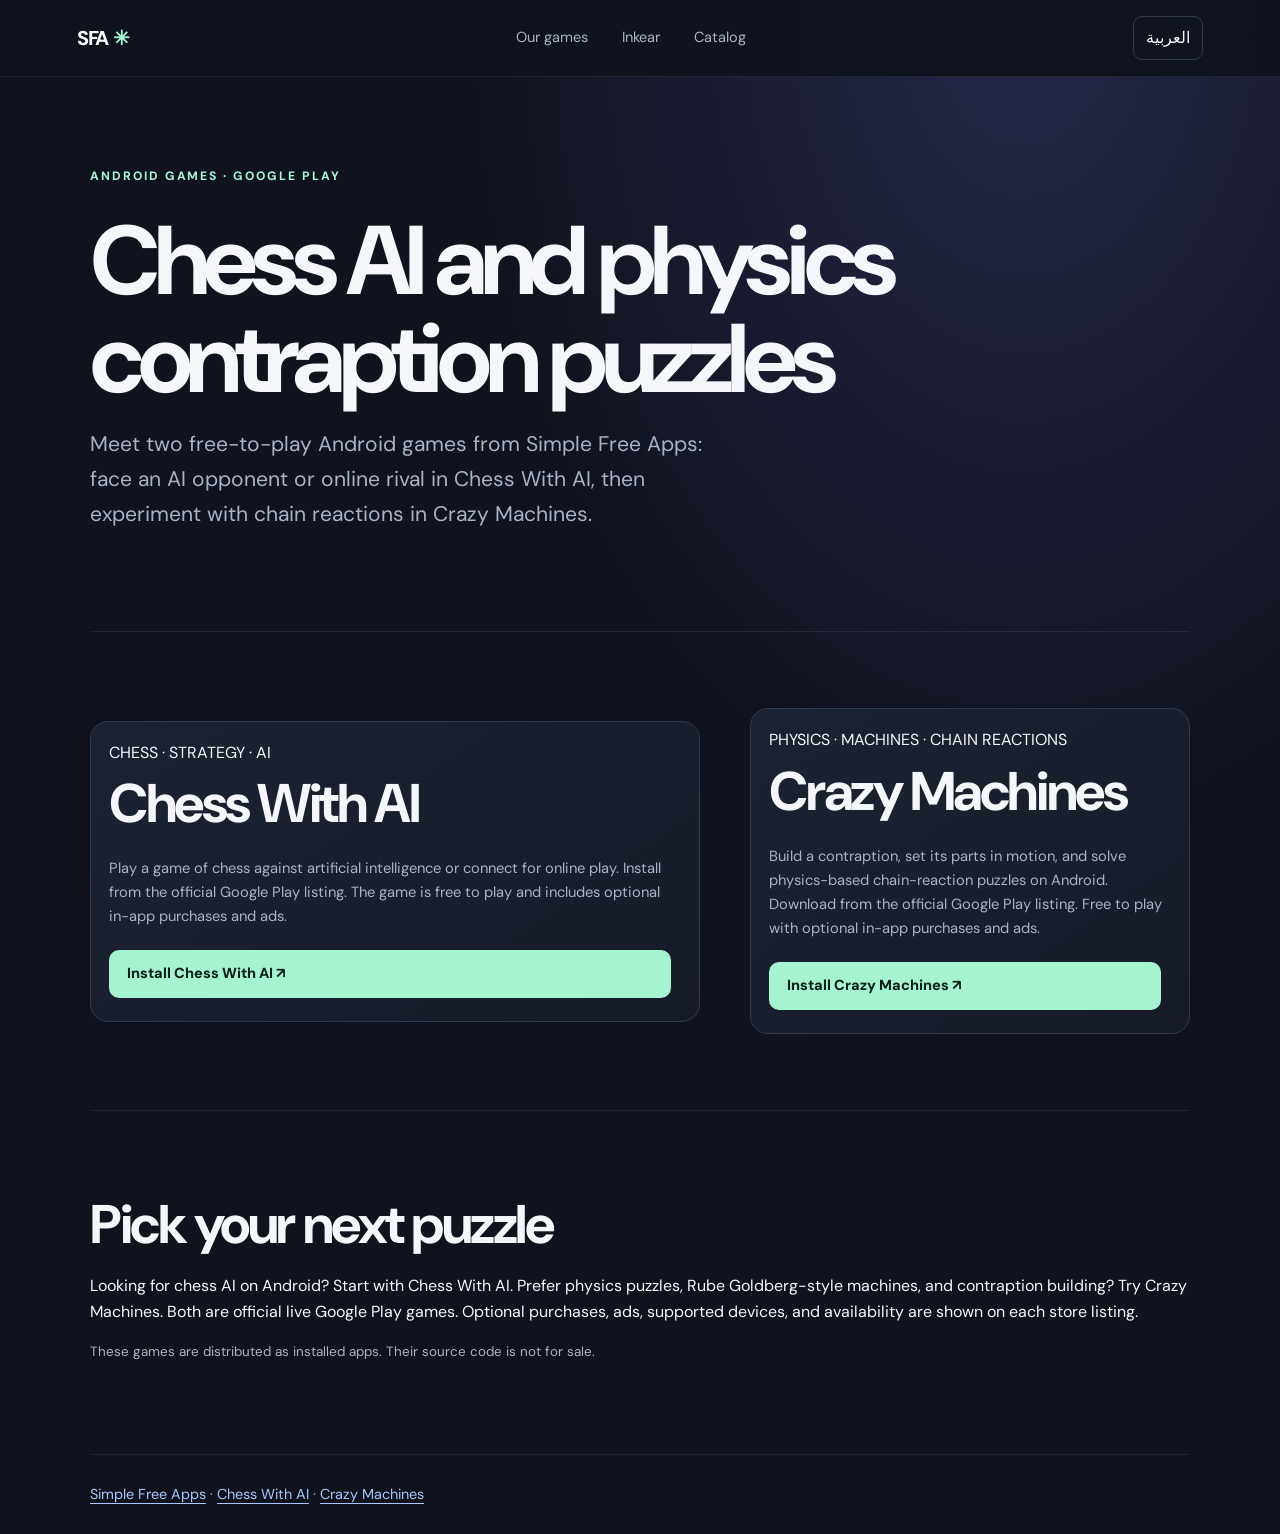
==== android-games/index.html @ 1e26caba "Deploy Simple Free Apps portal: Inkear, flagship Play games, 10 Codester & 4 Payhip catalog, and Pla" ====
<!doctype html><html lang="en" dir="ltr"><head><meta charset="utf-8"><meta name="viewport" content="width=device-width,initial-scale=1"><title>Android Chess AI & Physics Contraption Puzzle Games | Simple Free Apps</title><meta name="description" content="Play Chess With AI on Android or build chain-reaction contraptions in Crazy Machines, a physics puzzle game. Both are free to play on Google Play with optional in-app purchases."><meta name="robots" content="index,follow"><link rel="canonical" href="https://simple-free-apps.github.io/android-games/"><link rel="stylesheet" href="../styles.css"><script src="../app.js" defer></script></head><body><header class="top"><a class="brand" href="../">SFA<span>✳</span></a><nav><a href="../#games">Our games</a><a href="../#inkear">Inkear</a><a href="../#catalog">Catalog</a></nav><button id="language" class="lang" aria-label="Switch language">العربية</button></header><main><section class="hero"><p class="kicker" data-en="ANDROID GAMES · GOOGLE PLAY" data-ar="ألعاب أندرويد · GOOGLE PLAY">ANDROID GAMES · GOOGLE PLAY</p><h1 data-en="Chess AI and physics contraption puzzles" data-ar="شطرنج بالذكاء الاصطناعي وألغاز آلات الفيزياء">Chess AI and physics contraption puzzles</h1><p class="lead" data-en="Meet two free-to-play Android games from Simple Free Apps: face an AI opponent or online rival in Chess With AI, then experiment with chain reactions in Crazy Machines." data-ar="تعرّف إلى لعبتين مجانيتين من Simple Free Apps: واجه خصم ذكاء اصطناعي أو لاعباً عبر الإنترنت في Chess With AI، ثم جرّب التفاعلات المتسلسلة في Crazy Machines.">Meet two free-to-play Android games from Simple Free Apps: face an AI opponent or online rival in Chess With AI, then experiment with chain reactions in Crazy Machines.</p></section><section class="feature"><article class="card"><span class="tag">CHESS · STRATEGY · AI</span><h2>Chess With AI</h2><p data-en="Play a game of chess against artificial intelligence or connect for online play. Install from the official Google Play listing. The game is free to play and includes optional in-app purchases and ads." data-ar="العب الشطرنج ضد الذكاء الاصطناعي أو اتصل للعب عبر الإنترنت. نزّل اللعبة من صفحة Google Play الرسمية. اللعبة مجانية وتتضمن مشتريات اختيارية وإعلانات.">Play a game of chess against artificial intelligence or connect for online play. Install from the official Google Play listing. The game is free to play and includes optional in-app purchases and ads.</p><a class="button" href="https://play.google.com/store/apps/details?id=com.gr8.games.chess.chesswithai&amp;utm_source=simple-free-apps.github.io&amp;utm_medium=landing&amp;utm_campaign=chesswithai">Install Chess With AI ↗</a></article><article class="card"><span class="tag">PHYSICS · MACHINES · CHAIN REACTIONS</span><h2>Crazy Machines</h2><p data-en="Build a contraption, set its parts in motion, and solve physics-based chain-reaction puzzles on Android. Download from the official Google Play listing. Free to play with optional in-app purchases and ads." data-ar="ابنِ آلة، وشغّل أجزاءها، وحل ألغاز التفاعلات الفيزيائية المتسلسلة على أندرويد. نزّل اللعبة من صفحة Google Play الرسمية. مجانية مع مشتريات اختيارية وإعلانات.">Build a contraption, set its parts in motion, and solve physics-based chain-reaction puzzles on Android. Download from the official Google Play listing. Free to play with optional in-app purchases and ads.</p><a class="button" href="https://play.google.com/store/apps/details?id=com.gr8.games.crazymachines&amp;utm_source=simple-free-apps.github.io&amp;utm_medium=landing&amp;utm_campaign=crazymachines">Install Crazy Machines ↗</a></article></section><section><h2 data-en="Pick your next puzzle" data-ar="اختر لغزك التالي">Pick your next puzzle</h2><p data-en="Looking for chess AI on Android? Start with Chess With AI. Prefer physics puzzles, Rube Goldberg-style machines, and contraption building? Try Crazy Machines. Both are official live Google Play games. Optional purchases, ads, supported devices, and availability are shown on each store listing." data-ar="تبحث عن شطرنج بالذكاء الاصطناعي على أندرويد؟ ابدأ بـ Chess With AI. تفضل ألغاز الفيزياء والآلات المتسلسلة وبناء التركيبات؟ جرّب Crazy Machines. كلتاهما لعبتان منشورتان رسمياً على Google Play. تعرض صفحة المتجر المشتريات الاختيارية والإعلانات والأجهزة المدعومة والتوفر.">Looking for chess AI on Android? Start with Chess With AI. Prefer physics puzzles, Rube Goldberg-style machines, and contraption building? Try Crazy Machines. Both are official live Google Play games. Optional purchases, ads, supported devices, and availability are shown on each store listing.</p><p class="note" data-en="These games are distributed as installed apps. Their source code is not for sale." data-ar="تُوزّع اللعبتان كتطبيقين مثبتين. شيفرتهما المصدرية غير معروضة للبيع.">These games are distributed as installed apps. Their source code is not for sale.</p></section></main><footer><a href="../">Simple Free Apps</a> · <a href="https://play.google.com/store/apps/details?id=com.gr8.games.chess.chesswithai">Chess With AI</a> · <a href="https://play.google.com/store/apps/details?id=com.gr8.games.crazymachines">Crazy Machines</a></footer></body></html>
---- styles.css ----
@import url('https://fonts.googleapis.com/css2?family=DM+Sans:wght@400;500;600;700;800&family=Noto+Sans+Arabic:wght@400;500;600;700;800&display=swap');
:root{color-scheme:dark;--bg:#10131d;--panel:#191e2b;--line:#30394b;--ink:#f5f6fa;--muted:#aab3c5;--mint:#a6f3d1;--blue:#a9c7ff}*{box-sizing:border-box}html{scroll-behavior:smooth}body{margin:0;background:radial-gradient(ellipse at 80% 0,#25284a 0,transparent 38%),var(--bg);color:var(--ink);font:16px/1.65 'DM Sans',sans-serif}a{color:var(--blue);text-underline-offset:4px}a:hover{color:var(--mint)}.top{height:auto;min-height:76px;padding:16px clamp(20px,6vw,90px);display:flex;align-items:center;justify-content:space-between;gap:24px;border-bottom:1px solid #ffffff12;position:sticky;top:0;background:#10131de8;backdrop-filter:blur(14px);z-index:5}.brand{font-size:1.25rem;font-weight:800;letter-spacing:-.06em;color:var(--ink);text-decoration:none}.brand span{color:var(--mint);margin-left:5px}.top nav{display:flex;gap:clamp(12px,3vw,34px);flex-wrap:wrap}.top nav a{font-size:.91rem;text-decoration:none;color:var(--muted)}button{font:inherit}.lang{background:transparent;color:var(--ink);border:1px solid var(--line);border-radius:9px;padding:8px 12px;cursor:pointer}main{width:min(1100px,calc(100% - 40px));margin:auto}section{padding:76px 0;border-bottom:1px solid #ffffff12}.hero{min-height:510px;display:flex;flex-direction:column;justify-content:center;position:relative;overflow:hidden}.glow{position:absolute;width:390px;height:390px;right:5%;top:22%;background:#71e4bd18;filter:blur(60px);border-radius:50%;pointer-events:none}.kicker{font-size:.76rem;letter-spacing:.16em;font-weight:800;color:var(--mint)}h1{font-size:clamp(3rem,8vw,6.1rem);line-height:1.01;letter-spacing:-.065em;max-width:850px;margin:14px 0 18px}h2{font-size:clamp(2rem,5vw,3.4rem);line-height:1.1;letter-spacing:-.045em;margin:8px 0 18px}.lead{font-size:clamp(1.1rem,2vw,1.32rem);max-width:650px;color:var(--muted);margin:0 0 24px}.button{display:inline-block;background:var(--mint);color:#0c211a;text-decoration:none;font-weight:800;padding:12px 18px;border-radius:10px;margin:5px 10px 5px 0}.button:hover{color:#0c211a;background:#c6ffe8}.feature{display:grid;grid-template-columns:1fr minmax(280px,.72fr);align-items:center;gap:50px}.feature>div>p:not(.kicker),#about p,.service>p:not(.kicker){color:var(--muted);max-width:700px}.calculator,.card,.service{background:linear-gradient(145deg,#1b2231,#161b27);border:1px solid var(--line);border-radius:18px;padding:24px}.calculator h3{margin:0 0 14px}.calculator label{display:block;color:var(--muted);font-size:.88rem;margin:14px 0}.calculator input{display:block;width:100%;margin-top:6px;padding:11px;border-radius:8px;border:1px solid var(--line);background:#10131d;color:var(--ink);font:inherit}.calculator output{display:block;color:var(--mint);font-weight:800;font-size:1.15rem;padding:8px 0}.calculator small,.note{display:block;color:var(--muted);font-size:.84rem}.trust{padding:20px 24px!important;background:#a6f3d10b;border:1px solid #a6f3d127;border-radius:12px;margin-top:42px}.trust p{color:var(--muted);margin:0}.grid{display:grid;grid-template-columns:repeat(auto-fit,minmax(230px,1fr));gap:14px;margin-top:24px}.card{padding:18px;display:flex;flex-direction:column;min-height:190px}.card h3{margin:0 0 5px;font-size:1.07rem}.card p{color:var(--muted);font-size:.92rem;margin:4px 0 16px;flex:1}.card a{font-size:.91rem}.service{margin:54px 0;padding:32px}.service .textlink{margin-inline-start:14px}.note{line-height:1.7}footer{padding:28px max(20px,calc((100% - 1100px)/2));color:var(--muted);font-size:.9rem}body[dir=rtl]{font-family:'Noto Sans Arabic','DM Sans',sans-serif}body[dir=rtl] .brand span{margin-inline-start:5px;margin-left:0}@media(max-width:700px){.top{position:static;flex-wrap:wrap}.top nav{order:3;width:100%}.feature{grid-template-columns:1fr;gap:22px}.hero{min-height:420px}section{padding:56px 0}.service{padding:22px}.service .textlink{display:block;margin:14px 0}}
.games{padding-top:58px}.games>.grid{margin:24px 0}.games>.note{margin-top:20px}.games>p:not(.kicker){color:var(--muted)}
.product-icon{width:64px;height:64px;object-fit:cover;border-radius:12px;margin-bottom:10px;border:1px solid var(--line)}
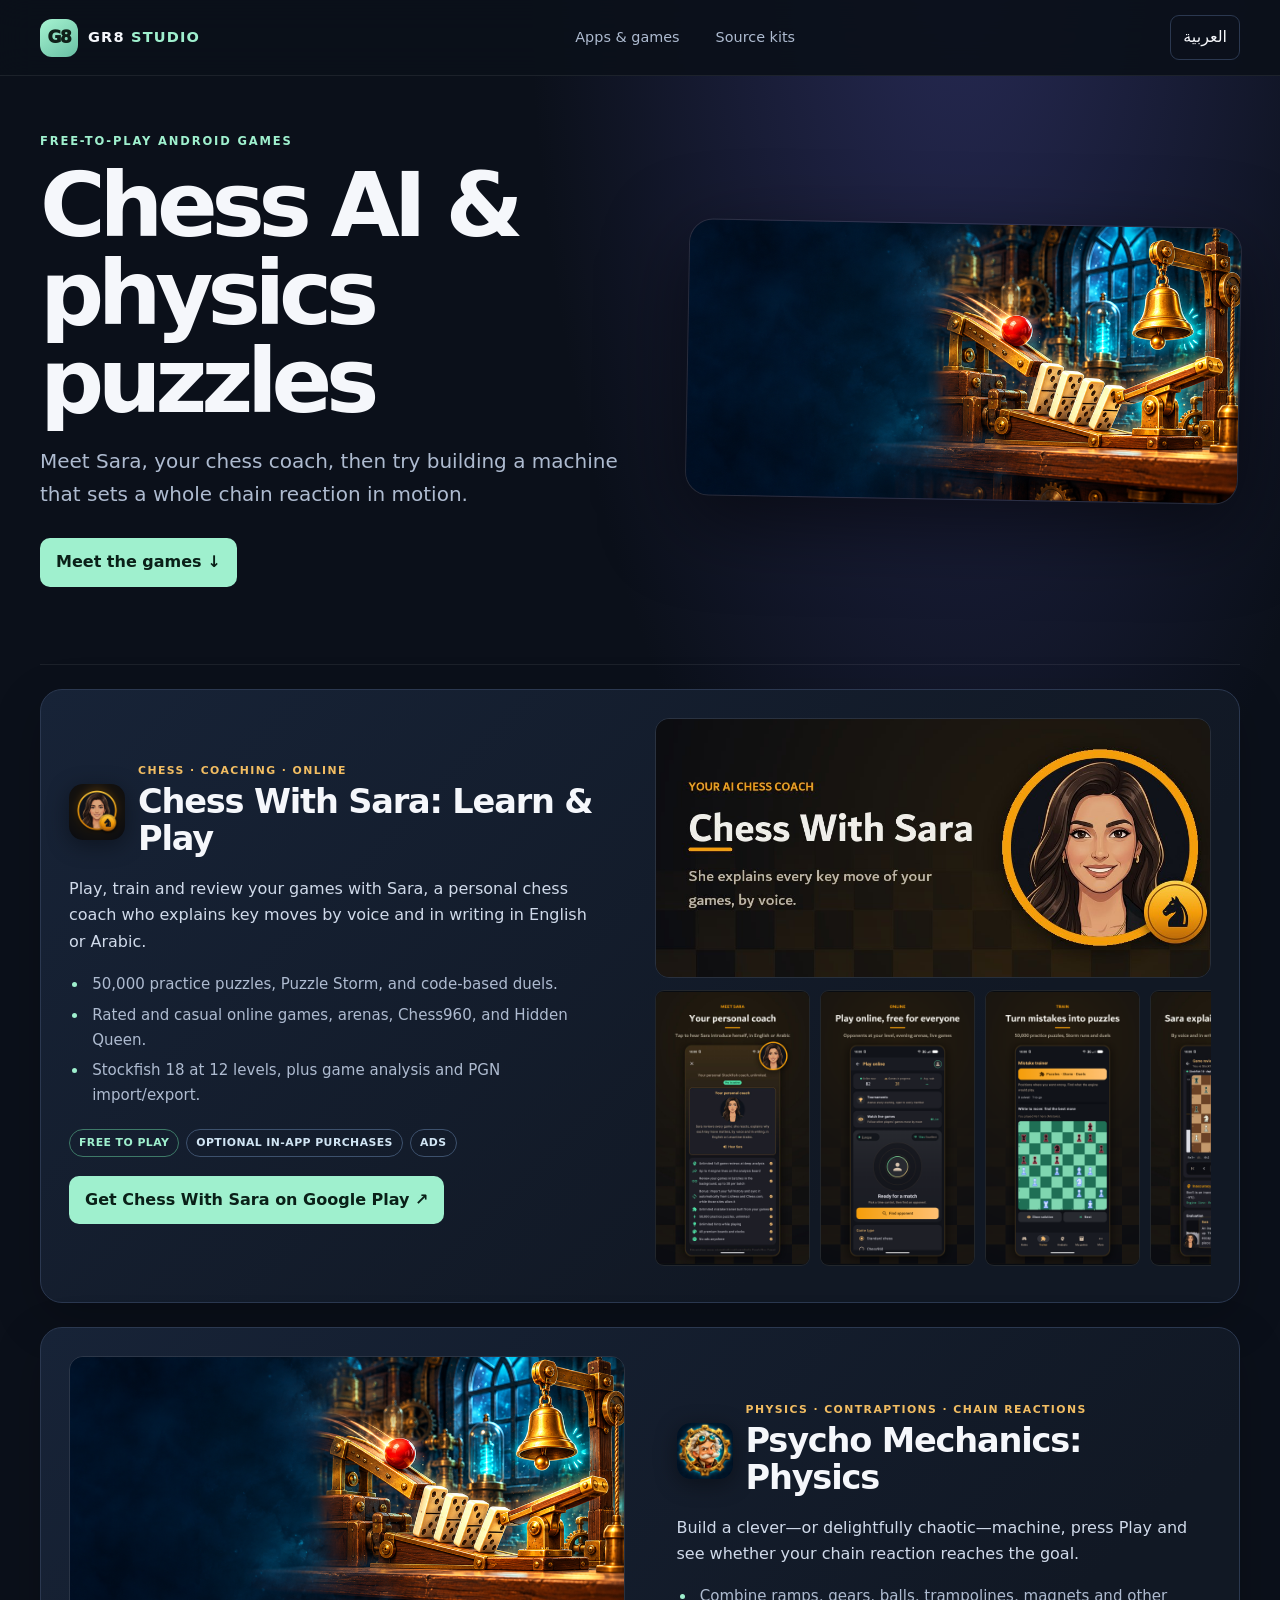
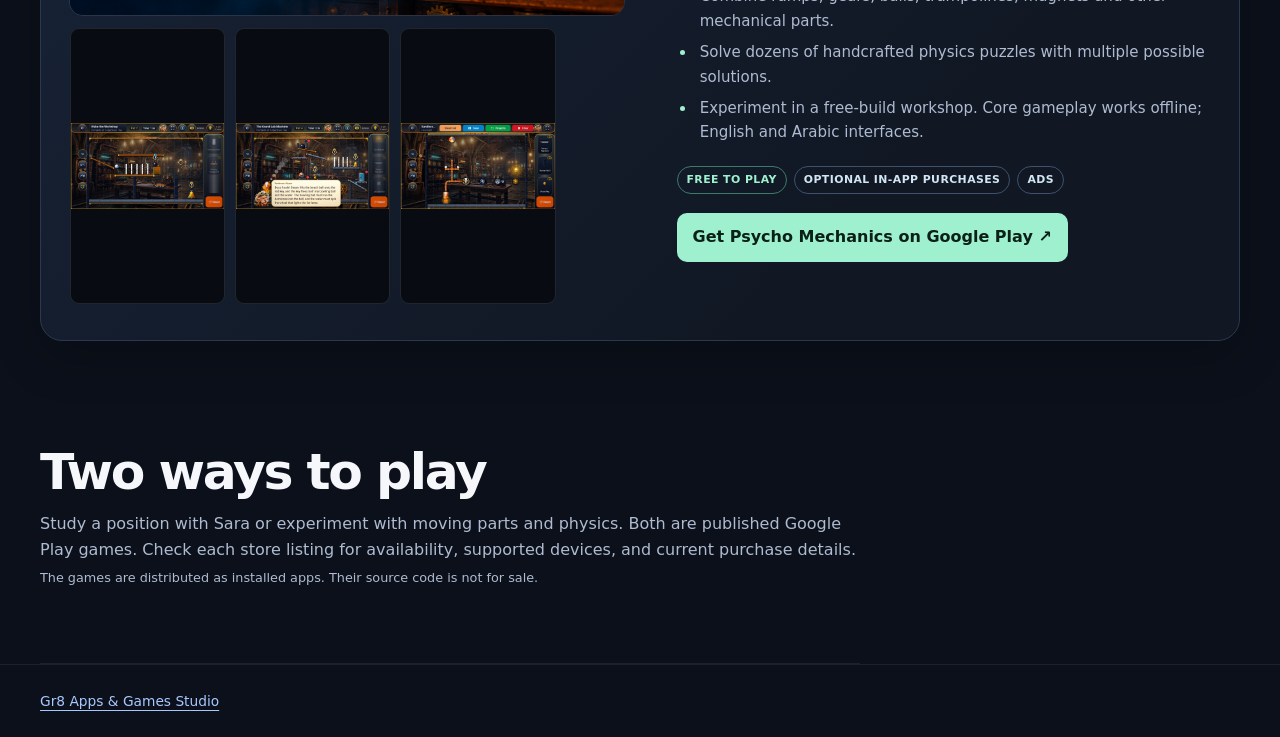
==== commit f2717d1c: "Rebuild studio portal with real showcase graphics, screenshots, descriptions, and 10 catalog hero ca" ====
--- a/android-games/index.html
+++ b/android-games/index.html
@@ -1 +1,4 @@
-<!doctype html><html lang="en" dir="ltr"><head><meta charset="utf-8"><meta name="viewport" content="width=device-width,initial-scale=1"><title>Android Chess AI & Physics Contraption Puzzle Games | Simple Free Apps</title><meta name="description" content="Play Chess With AI on Android or build chain-reaction contraptions in Crazy Machines, a physics puzzle game. Both are free to play on Google Play with optional in-app purchases."><meta name="robots" content="index,follow"><link rel="canonical" href="https://simple-free-apps.github.io/android-games/"><link rel="stylesheet" href="../styles.css"><script src="../app.js" defer></script></head><body><header class="top"><a class="brand" href="../">SFA<span>✳</span></a><nav><a href="../#games">Our games</a><a href="../#inkear">Inkear</a><a href="../#catalog">Catalog</a></nav><button id="language" class="lang" aria-label="Switch language">العربية</button></header><main><section class="hero"><p class="kicker" data-en="ANDROID GAMES · GOOGLE PLAY" data-ar="ألعاب أندرويد · GOOGLE PLAY">ANDROID GAMES · GOOGLE PLAY</p><h1 data-en="Chess AI and physics contraption puzzles" data-ar="شطرنج بالذكاء الاصطناعي وألغاز آلات الفيزياء">Chess AI and physics contraption puzzles</h1><p class="lead" data-en="Meet two free-to-play Android games from Simple Free Apps: face an AI opponent or online rival in Chess With AI, then experiment with chain reactions in Crazy Machines." data-ar="تعرّف إلى لعبتين مجانيتين من Simple Free Apps: واجه خصم ذكاء اصطناعي أو لاعباً عبر الإنترنت في Chess With AI، ثم جرّب التفاعلات المتسلسلة في Crazy Machines.">Meet two free-to-play Android games from Simple Free Apps: face an AI opponent or online rival in Chess With AI, then experiment with chain reactions in Crazy Machines.</p></section><section class="feature"><article class="card"><span class="tag">CHESS · STRATEGY · AI</span><h2>Chess With AI</h2><p data-en="Play a game of chess against artificial intelligence or connect for online play. Install from the official Google Play listing. The game is free to play and includes optional in-app purchases and ads." data-ar="العب الشطرنج ضد الذكاء الاصطناعي أو اتصل للعب عبر الإنترنت. نزّل اللعبة من صفحة Google Play الرسمية. اللعبة مجانية وتتضمن مشتريات اختيارية وإعلانات.">Play a game of chess against artificial intelligence or connect for online play. Install from the official Google Play listing. The game is free to play and includes optional in-app purchases and ads.</p><a class="button" href="https://play.google.com/store/apps/details?id=com.gr8.games.chess.chesswithai&amp;utm_source=simple-free-apps.github.io&amp;utm_medium=landing&amp;utm_campaign=chesswithai">Install Chess With AI ↗</a></article><article class="card"><span class="tag">PHYSICS · MACHINES · CHAIN REACTIONS</span><h2>Crazy Machines</h2><p data-en="Build a contraption, set its parts in motion, and solve physics-based chain-reaction puzzles on Android. Download from the official Google Play listing. Free to play with optional in-app purchases and ads." data-ar="ابنِ آلة، وشغّل أجزاءها، وحل ألغاز التفاعلات الفيزيائية المتسلسلة على أندرويد. نزّل اللعبة من صفحة Google Play الرسمية. مجانية مع مشتريات اختيارية وإعلانات.">Build a contraption, set its parts in motion, and solve physics-based chain-reaction puzzles on Android. Download from the official Google Play listing. Free to play with optional in-app purchases and ads.</p><a class="button" href="https://play.google.com/store/apps/details?id=com.gr8.games.crazymachines&amp;utm_source=simple-free-apps.github.io&amp;utm_medium=landing&amp;utm_campaign=crazymachines">Install Crazy Machines ↗</a></article></section><section><h2 data-en="Pick your next puzzle" data-ar="اختر لغزك التالي">Pick your next puzzle</h2><p data-en="Looking for chess AI on Android? Start with Chess With AI. Prefer physics puzzles, Rube Goldberg-style machines, and contraption building? Try Crazy Machines. Both are official live Google Play games. Optional purchases, ads, supported devices, and availability are shown on each store listing." data-ar="تبحث عن شطرنج بالذكاء الاصطناعي على أندرويد؟ ابدأ بـ Chess With AI. تفضل ألغاز الفيزياء والآلات المتسلسلة وبناء التركيبات؟ جرّب Crazy Machines. كلتاهما لعبتان منشورتان رسمياً على Google Play. تعرض صفحة المتجر المشتريات الاختيارية والإعلانات والأجهزة المدعومة والتوفر.">Looking for chess AI on Android? Start with Chess With AI. Prefer physics puzzles, Rube Goldberg-style machines, and contraption building? Try Crazy Machines. Both are official live Google Play games. Optional purchases, ads, supported devices, and availability are shown on each store listing.</p><p class="note" data-en="These games are distributed as installed apps. Their source code is not for sale." data-ar="تُوزّع اللعبتان كتطبيقين مثبتين. شيفرتهما المصدرية غير معروضة للبيع.">These games are distributed as installed apps. Their source code is not for sale.</p></section></main><footer><a href="../">Simple Free Apps</a> · <a href="https://play.google.com/store/apps/details?id=com.gr8.games.chess.chesswithai">Chess With AI</a> · <a href="https://play.google.com/store/apps/details?id=com.gr8.games.crazymachines">Crazy Machines</a></footer></body></html>
+<!doctype html><html lang="en" dir="ltr"><head><meta charset="utf-8"><meta name="viewport" content="width=device-width,initial-scale=1"><title>Chess AI &amp; Physics Puzzle Games for Android | Gr8 Studio</title><meta name="description" content="Play Chess With Sara: Learn & Play with bilingual chess coaching and 50,000 puzzles, or build chain-reaction machines in Psycho Mechanics: Physics on Android."><meta name="robots" content="index,follow"><link rel="canonical" href="https://simple-free-apps.github.io/android-games/"><link rel="stylesheet" href="../styles.css"><script src="../app.js" defer></script></head><body><header class="top"><a class="brand" href="../#home"><span class="brand-mark">G8</span><span>GR8 <b>STUDIO</b></span></a><nav><a href="../#apps" data-en="Apps & games" data-ar="التطبيقات والألعاب">Apps &amp; games</a><a href="../#catalog" data-en="Source kits" data-ar="حزم المصدر">Source kits</a></nav><button id="language" class="lang" aria-label="Switch language">العربية</button></header><main><section class="hero"><div class="hero-copy"><p class="kicker" data-en="FREE-TO-PLAY ANDROID GAMES" data-ar="ألعاب أندرويد مجانية للعب">FREE-TO-PLAY ANDROID GAMES</p><h1 data-en="Chess AI & physics puzzles" data-ar="شطرنج بالذكاء الاصطناعي وألغاز فيزياء">Chess AI &amp; physics puzzles</h1><p class="lead" data-en="Meet Sara, your chess coach, then try building a machine that sets a whole chain reaction in motion." data-ar="تعرّف إلى سارة مدرّبة الشطرنج، ثم ابنِ آلة تطلق سلسلة من التفاعلات المتتابعة.">Meet Sara, your chess coach, then try building a machine that sets a whole chain reaction in motion.</p><a class="button" href="#chess" data-en="Meet the games ↓" data-ar="اكتشف اللعبتين ↓">Meet the games ↓</a></div><div class="hero-art"><img src="../assets/psycho/feature.png" alt="A brass physics contraption in Psycho Mechanics: Physics"></div></section>
+<section id="chess" class="showcase"><div class="showcase-media"><img class="feature-art" src="../assets/chess/feature.jpg" alt="Chess With Sara: Learn & Play feature graphic"><div class="screens"><img src="../assets/chess/screen1.jpg" alt="Sara explains game reviews by voice and text" loading="lazy"><img src="../assets/chess/screen4.png" alt="Online chess, arenas and live games" loading="lazy"><img src="../assets/chess/screen5.png" alt="50,000 practice puzzles, Storm and duels" loading="lazy"><img src="../assets/chess/screen3.jpg" alt="Sara review and move analysis" loading="lazy"></div></div><div class="showcase-copy"><div class="app-heading"><img class="app-icon" src="../assets/chess/icon.png" alt="Chess With Sara app icon"><div><p class="eyebrow">CHESS · COACHING · ONLINE</p><h3>Chess With Sara: Learn &amp; Play</h3></div></div><p class="app-summary" data-en="Play, train and review your games with Sara, a personal chess coach who explains key moves by voice and in writing in English or Arabic." data-ar="العب وتدرّب وراجع مبارياتك مع سارة، مدرّبة شطرنج شخصية تشرح النقلات المهمة بالصوت والكتابة بالعربية أو الإنجليزية.">Play, train and review your games with Sara, a personal chess coach who explains key moves by voice and in writing in English or Arabic.</p><ul class="features"><li data-en="50,000 practice puzzles, Puzzle Storm, and code-based duels." data-ar="50,000 لغز تدريبي، وتحدي Puzzle Storm، ومواجهات برمز.">50,000 practice puzzles, Puzzle Storm, and code-based duels.</li><li data-en="Rated and casual online games, arenas, Chess960, and Hidden Queen." data-ar="مباريات أونلاين مصنّفة وودية، وبطولات أرينا، وشطرنج 960 والوزير المتخفي.">Rated and casual online games, arenas, Chess960, and Hidden Queen.</li><li data-en="Stockfish 18 at 12 levels, plus game analysis and PGN import/export." data-ar="Stockfish 18 في 12 مستوى، مع تحليل المباريات واستيراد وتصدير PGN.">Stockfish 18 at 12 levels, plus game analysis and PGN import/export.</li></ul><div class="badges"><span>FREE TO PLAY</span><span>OPTIONAL IN-APP PURCHASES</span><span>ADS</span></div><a class="button" href="https://play.google.com/store/apps/details?id=com.gr8.games.chess.chesswithai&amp;utm_source=simple-free-apps.github.io&amp;utm_medium=landing&amp;utm_campaign=chesswithsara">Get Chess With Sara on Google Play ↗</a></div></section>
+<section id="psycho" class="showcase"><div class="showcase-media"><img class="feature-art" src="../assets/psycho/feature.png" alt="Psycho Mechanics: Physics feature graphic"><div class="screens"><img src="../assets/psycho/screen1.jpg" alt="Physics puzzle gameplay" loading="lazy"><img src="../assets/psycho/screen2.jpg" alt="Mechanical chain-reaction puzzle" loading="lazy"><img src="../assets/psycho/screen3.jpg" alt="Physics workshop puzzle" loading="lazy"></div></div><div class="showcase-copy"><div class="app-heading"><img class="app-icon" src="../assets/psycho/icon.png" alt="Psycho Mechanics app icon"><div><p class="eyebrow">PHYSICS · CONTRAPTIONS · CHAIN REACTIONS</p><h3>Psycho Mechanics: Physics</h3></div></div><p class="app-summary" data-en="Build a clever—or delightfully chaotic—machine, press Play and see whether your chain reaction reaches the goal." data-ar="ابنِ آلة ذكية أو فوضوية ممتعة، واضغط تشغيل لترى إن كان التفاعل المتسلسل سيصل إلى الهدف.">Build a clever—or delightfully chaotic—machine, press Play and see whether your chain reaction reaches the goal.</p><ul class="features"><li data-en="Combine ramps, gears, balls, trampolines, magnets and other mechanical parts." data-ar="اجمع المنحدرات والتروس والكرات والترامبولين والمغناطيس وقطعاً ميكانيكية أخرى.">Combine ramps, gears, balls, trampolines, magnets and other mechanical parts.</li><li data-en="Solve dozens of handcrafted physics puzzles with multiple possible solutions." data-ar="حل عشرات ألغاز الفيزياء المصنوعة بعناية، مع أكثر من حل ممكن.">Solve dozens of handcrafted physics puzzles with multiple possible solutions.</li><li data-en="Experiment in a free-build workshop. Core gameplay works offline; English and Arabic interfaces." data-ar="جرّب في ورشة بناء حر. تعمل اللعبة الأساسية دون اتصال، بواجهة عربية وإنجليزية.">Experiment in a free-build workshop. Core gameplay works offline; English and Arabic interfaces.</li></ul><div class="badges"><span>FREE TO PLAY</span><span>OPTIONAL IN-APP PURCHASES</span><span>ADS</span></div><a class="button" href="https://play.google.com/store/apps/details?id=com.gr8.games.crazymachines&amp;utm_source=simple-free-apps.github.io&amp;utm_medium=landing&amp;utm_campaign=psychomechanics">Get Psycho Mechanics on Google Play ↗</a></div></section><section class="about"><h2 data-en="Two ways to play" data-ar="طريقتان للعب">Two ways to play</h2><p data-en="Study a position with Sara or experiment with moving parts and physics. Both are published Google Play games. Check each store listing for availability, supported devices, and current purchase details." data-ar="حلّل وضعية شطرنج مع سارة أو جرّب القطع المتحركة والفيزياء. اللعبتان منشورتان على Google Play. راجع صفحة كل لعبة للتوفر والأجهزة المدعومة وتفاصيل الشراء الحالية.">Study a position with Sara or experiment with moving parts and physics. Both are published Google Play games. Check each store listing for availability, supported devices, and current purchase details.</p><p class="note" data-en="The games are distributed as installed apps. Their source code is not for sale." data-ar="تُوزّع اللعبتان كتطبيقين مثبتين. شيفرتهما المصدرية غير معروضة للبيع.">The games are distributed as installed apps. Their source code is not for sale.</p></section></main><footer><a href="../">Gr8 Apps &amp; Games Studio</a></footer></body></html>
+
--- a/styles.css
+++ b/styles.css
@@ -1,4 +1,3 @@
-@import url('https://fonts.googleapis.com/css2?family=DM+Sans:wght@400;500;600;700;800&family=Noto+Sans+Arabic:wght@400;500;600;700;800&display=swap');
-:root{color-scheme:dark;--bg:#10131d;--panel:#191e2b;--line:#30394b;--ink:#f5f6fa;--muted:#aab3c5;--mint:#a6f3d1;--blue:#a9c7ff}*{box-sizing:border-box}html{scroll-behavior:smooth}body{margin:0;background:radial-gradient(ellipse at 80% 0,#25284a 0,transparent 38%),var(--bg);color:var(--ink);font:16px/1.65 'DM Sans',sans-serif}a{color:var(--blue);text-underline-offset:4px}a:hover{color:var(--mint)}.top{height:auto;min-height:76px;padding:16px clamp(20px,6vw,90px);display:flex;align-items:center;justify-content:space-between;gap:24px;border-bottom:1px solid #ffffff12;position:sticky;top:0;background:#10131de8;backdrop-filter:blur(14px);z-index:5}.brand{font-size:1.25rem;font-weight:800;letter-spacing:-.06em;color:var(--ink);text-decoration:none}.brand span{color:var(--mint);margin-left:5px}.top nav{display:flex;gap:clamp(12px,3vw,34px);flex-wrap:wrap}.top nav a{font-size:.91rem;text-decoration:none;color:var(--muted)}button{font:inherit}.lang{background:transparent;color:var(--ink);border:1px solid var(--line);border-radius:9px;padding:8px 12px;cursor:pointer}main{width:min(1100px,calc(100% - 40px));margin:auto}section{padding:76px 0;border-bottom:1px solid #ffffff12}.hero{min-height:510px;display:flex;flex-direction:column;justify-content:center;position:relative;overflow:hidden}.glow{position:absolute;width:390px;height:390px;right:5%;top:22%;background:#71e4bd18;filter:blur(60px);border-radius:50%;pointer-events:none}.kicker{font-size:.76rem;letter-spacing:.16em;font-weight:800;color:var(--mint)}h1{font-size:clamp(3rem,8vw,6.1rem);line-height:1.01;letter-spacing:-.065em;max-width:850px;margin:14px 0 18px}h2{font-size:clamp(2rem,5vw,3.4rem);line-height:1.1;letter-spacing:-.045em;margin:8px 0 18px}.lead{font-size:clamp(1.1rem,2vw,1.32rem);max-width:650px;color:var(--muted);margin:0 0 24px}.button{display:inline-block;background:var(--mint);color:#0c211a;text-decoration:none;font-weight:800;padding:12px 18px;border-radius:10px;margin:5px 10px 5px 0}.button:hover{color:#0c211a;background:#c6ffe8}.feature{display:grid;grid-template-columns:1fr minmax(280px,.72fr);align-items:center;gap:50px}.feature>div>p:not(.kicker),#about p,.service>p:not(.kicker){color:var(--muted);max-width:700px}.calculator,.card,.service{background:linear-gradient(145deg,#1b2231,#161b27);border:1px solid var(--line);border-radius:18px;padding:24px}.calculator h3{margin:0 0 14px}.calculator label{display:block;color:var(--muted);font-size:.88rem;margin:14px 0}.calculator input{display:block;width:100%;margin-top:6px;padding:11px;border-radius:8px;border:1px solid var(--line);background:#10131d;color:var(--ink);font:inherit}.calculator output{display:block;color:var(--mint);font-weight:800;font-size:1.15rem;padding:8px 0}.calculator small,.note{display:block;color:var(--muted);font-size:.84rem}.trust{padding:20px 24px!important;background:#a6f3d10b;border:1px solid #a6f3d127;border-radius:12px;margin-top:42px}.trust p{color:var(--muted);margin:0}.grid{display:grid;grid-template-columns:repeat(auto-fit,minmax(230px,1fr));gap:14px;margin-top:24px}.card{padding:18px;display:flex;flex-direction:column;min-height:190px}.card h3{margin:0 0 5px;font-size:1.07rem}.card p{color:var(--muted);font-size:.92rem;margin:4px 0 16px;flex:1}.card a{font-size:.91rem}.service{margin:54px 0;padding:32px}.service .textlink{margin-inline-start:14px}.note{line-height:1.7}footer{padding:28px max(20px,calc((100% - 1100px)/2));color:var(--muted);font-size:.9rem}body[dir=rtl]{font-family:'Noto Sans Arabic','DM Sans',sans-serif}body[dir=rtl] .brand span{margin-inline-start:5px;margin-left:0}@media(max-width:700px){.top{position:static;flex-wrap:wrap}.top nav{order:3;width:100%}.feature{grid-template-columns:1fr;gap:22px}.hero{min-height:420px}section{padding:56px 0}.service{padding:22px}.service .textlink{display:block;margin:14px 0}}
-.games{padding-top:58px}.games>.grid{margin:24px 0}.games>.note{margin-top:20px}.games>p:not(.kicker){color:var(--muted)}
-.product-icon{width:64px;height:64px;object-fit:cover;border-radius:12px;margin-bottom:10px;border:1px solid var(--line)}
+:root{color-scheme:dark;--bg:#0b101a;--panel:#131b29;--panel2:#182337;--line:#2b3850;--ink:#f5f7fb;--muted:#aebbd0;--mint:#9ff0ce;--gold:#f2bd62;--blue:#a9c7ff}*{box-sizing:border-box}html{scroll-behavior:smooth}body{margin:0;background:radial-gradient(ellipse at 75% -5%,#272a55 0,transparent 32%),var(--bg);color:var(--ink);font:16px/1.65 system-ui,-apple-system,"Segoe UI",sans-serif}a{color:var(--blue);text-underline-offset:4px}a:hover{color:var(--mint)}.top{min-height:76px;padding:13px max(22px,calc((100% - 1200px)/2));display:flex;align-items:center;justify-content:space-between;gap:24px;border-bottom:1px solid #ffffff13;position:sticky;top:0;background:#0b101aeF;backdrop-filter:blur(16px);z-index:8}.brand{display:flex;align-items:center;gap:10px;color:var(--ink);text-decoration:none;font-size:.91rem;font-weight:800;letter-spacing:.08em}.brand b{color:var(--mint)}.brand-mark{display:grid;place-items:center;width:38px;height:38px;border-radius:12px;background:linear-gradient(145deg,#a6f3d1,#68bfa3);color:#102019;letter-spacing:-.08em;font-weight:950;font-size:1.06rem}.top nav{display:flex;gap:clamp(14px,3vw,36px);flex-wrap:wrap}.top nav a{font-size:.9rem;text-decoration:none;color:var(--muted)}.lang{background:transparent;color:var(--ink);border:1px solid var(--line);border-radius:9px;padding:8px 12px;cursor:pointer;font:inherit}main{width:min(1200px,calc(100% - 40px));margin:auto}section{padding:72px 0;border-bottom:1px solid #ffffff12}.hero{display:grid;grid-template-columns:1.05fr .95fr;align-items:center;gap:36px;min-height:465px;padding-top:56px}.hero-copy{position:relative;z-index:1}.kicker{font-size:.72rem;letter-spacing:.16em;font-weight:850;color:var(--mint);margin:0 0 11px}.hero h1{font-size:clamp(3.4rem,7vw,6.4rem);line-height:.98;letter-spacing:-.07em;max-width:700px;margin:0 0 20px}.lead{font-size:clamp(1.05rem,1.9vw,1.25rem);max-width:620px;color:var(--muted);margin:0 0 22px}.hero-art{border:1px solid #ffffff18;border-radius:24px;overflow:hidden;box-shadow:0 24px 80px #0008;transform:rotate(1deg)}.hero-art img{display:block;width:100%;height:auto}.button{display:inline-flex;align-items:center;justify-content:center;background:var(--mint);color:#0a2018;text-decoration:none;font-weight:850;padding:11px 16px;border-radius:10px;margin:5px 9px 5px 0;transition:transform .15s,background .15s}.button:hover{color:#0a2018;background:#c5ffe7;transform:translateY(-1px)}.quiet-link{display:inline-block;margin:8px;color:var(--muted)}.section-heading{max-width:780px;margin-bottom:28px}.section-heading h2,.calculator-section h2,.service h2,.about h2{font-size:clamp(2rem,4vw,3.15rem);line-height:1.08;letter-spacing:-.045em;margin:8px 0 12px}.section-heading>p:last-child,.about p{color:var(--muted);margin:.2em 0}.showcase{display:grid;grid-template-columns:minmax(0,1.02fr) minmax(0,.98fr);gap:clamp(24px,4vw,56px);align-items:center;padding:28px;margin:24px 0;background:linear-gradient(135deg,#172337,#111824 72%);border:1px solid var(--line);border-radius:22px;box-shadow:0 16px 50px #0003}.showcase:nth-of-type(even){grid-template-columns:minmax(0,.98fr) minmax(0,1.02fr)}.showcase:nth-of-type(even) .showcase-media{order:2}.showcase-media{min-width:0}.feature-art{display:block;width:100%;max-height:260px;object-fit:cover;border-radius:14px;border:1px solid #ffffff18}.screens{display:grid;grid-template-columns:repeat(3,minmax(0,1fr));gap:9px;margin-top:10px}.screens img{width:100%;height:132px;object-fit:cover;object-position:top;border-radius:9px;border:1px solid #ffffff1b;background:#0c1119}.showcase-copy{min-width:0}.app-heading{display:flex;align-items:center;gap:13px;margin-bottom:14px}.app-icon{width:56px;height:56px;object-fit:cover;border-radius:14px;box-shadow:0 5px 22px #0006}.eyebrow{font-size:.68rem;font-weight:850;color:var(--gold);letter-spacing:.13em;margin:0}.app-heading h3{font-size:clamp(1.5rem,2.7vw,2.1rem);line-height:1.1;letter-spacing:-.035em;margin:4px 0}.app-summary{font-size:1rem;color:#d0daea;margin:12px 0}.features{padding-inline-start:1.2rem;margin:14px 0 18px;color:var(--muted);font-size:.94rem}.features li{padding:3px 0 3px 4px}.features li::marker{color:var(--mint)}.badges{display:flex;gap:7px;flex-wrap:wrap;margin:14px 0}.badges span,.tech,.level{display:inline-flex;align-items:center;border:1px solid #3d516d;border-radius:999px;padding:4px 9px;color:#d1e5f4;font-size:.68rem;font-weight:800;letter-spacing:.04em}.badges span:first-child{border-color:#3e7a68;color:var(--mint)}.calculator-section{display:grid;grid-template-columns:1fr minmax(270px,.7fr);gap:38px;align-items:center}.calculator-section>div>p:last-child{max-width:680px;color:var(--muted)}.calculator{background:var(--panel);border:1px solid var(--line);border-radius:17px;padding:20px}.calculator label{display:block;color:var(--muted);font-size:.86rem;margin:12px 0}.calculator input{display:block;width:100%;margin-top:5px;padding:10px;border-radius:8px;border:1px solid var(--line);background:#0b111b;color:var(--ink);font:inherit}.calculator output{display:block;color:var(--mint);font-weight:850;padding:8px 0}.calculator small{display:block;color:var(--muted);font-size:.77rem}.catalog-section{scroll-margin-top:85px}.catalog-grid{display:grid;grid-template-columns:repeat(auto-fit,minmax(min(100%,250px),1fr));gap:15px}.product-card{overflow:hidden;background:var(--panel);border:1px solid var(--line);border-radius:16px;display:flex;flex-direction:column;min-width:0;transition:transform .16s,border-color .16s}.product-card:hover{transform:translateY(-3px);border-color:#6684a8}.product-image{width:100%;height:150px;object-fit:cover;background:var(--panel2)}.product-body{padding:15px;display:flex;flex-direction:column;align-items:flex-start;flex:1}.product-card h3{font-size:1.12rem;line-height:1.24;margin:0 0 7px}.product-meta{display:flex;gap:6px;flex-wrap:wrap;margin-bottom:9px}.product-card p{font-size:.88rem;line-height:1.5;color:var(--muted);margin:0 0 12px;flex:1}.product-links{display:flex;gap:7px;flex-wrap:wrap;margin-top:auto}.product-links a{font-size:.78rem;padding:7px 9px;border-radius:8px;border:1px solid #47607e;text-decoration:none;font-weight:750}.product-links a:first-child{background:var(--mint);color:#0a2018;border-color:var(--mint)}.disclosure,.note{color:var(--muted);font-size:.8rem;margin-top:18px}.disclosure a{margin-inline-start:4px}.service{display:flex;align-items:center;justify-content:space-between;gap:26px;padding:30px;background:linear-gradient(120deg,#1c2c3c,#171d2b);border:1px solid #3b4d63;border-radius:19px;margin:50px 0}.service>div{max-width:760px}.service p:not(.kicker){color:var(--muted);margin-bottom:0}.service .button{white-space:nowrap}.about{max-width:820px}footer{padding:25px max(20px,calc((100% - 1200px)/2));color:var(--muted);font-size:.86rem;border-top:1px solid #ffffff12}body[dir=rtl]{font-family:system-ui,"Segoe UI",sans-serif}body[dir=rtl] .hero-art{transform:rotate(-1deg)}body[dir=rtl] .features{padding-inline-start:0;padding-inline-end:1.2rem}body[dir=rtl] .features li{padding:3px 4px 3px 0}@media(max-width:900px){.showcase,.showcase:nth-of-type(even){grid-template-columns:1fr}.showcase:nth-of-type(even) .showcase-media{order:0}.showcase-media{max-width:720px;width:100%;margin:auto}.showcase-copy{max-width:760px}.screens img{height:150px}}@media(max-width:700px){.top{position:static;flex-wrap:wrap}.top nav{order:3;width:100%;gap:12px}.hero{grid-template-columns:1fr;min-height:0;padding-top:45px}.hero-art{transform:none;order:-1}.hero-art img{max-height:230px;object-fit:cover}.hero h1{font-size:clamp(3.2rem,17vw,5rem)}section{padding:54px 0}.showcase{padding:16px;margin:18px 0;gap:20px}.screens img{height:115px}.calculator-section{grid-template-columns:1fr;gap:12px}.service{align-items:flex-start;flex-direction:column;padding:22px}.service .button{white-space:normal}.product-image{height:175px}}
+.product-links a:not(:first-child){background:#1b2738;color:var(--ink)}.product-links a:hover{border-color:var(--mint)}
+.screens{display:flex;gap:10px;overflow-x:auto;overscroll-behavior-inline:contain;scroll-snap-type:inline mandatory;padding:2px 1px 8px;scrollbar-color:#52647b #131b29}.screens img{flex:0 0 28%;width:28%;height:auto;max-height:300px;aspect-ratio:9/16;object-fit:contain;object-position:center;scroll-snap-align:start;background:#080c12}.showcase-media{overflow:hidden}.showcase-psycho .feature-art{object-fit:cover;object-position:center}
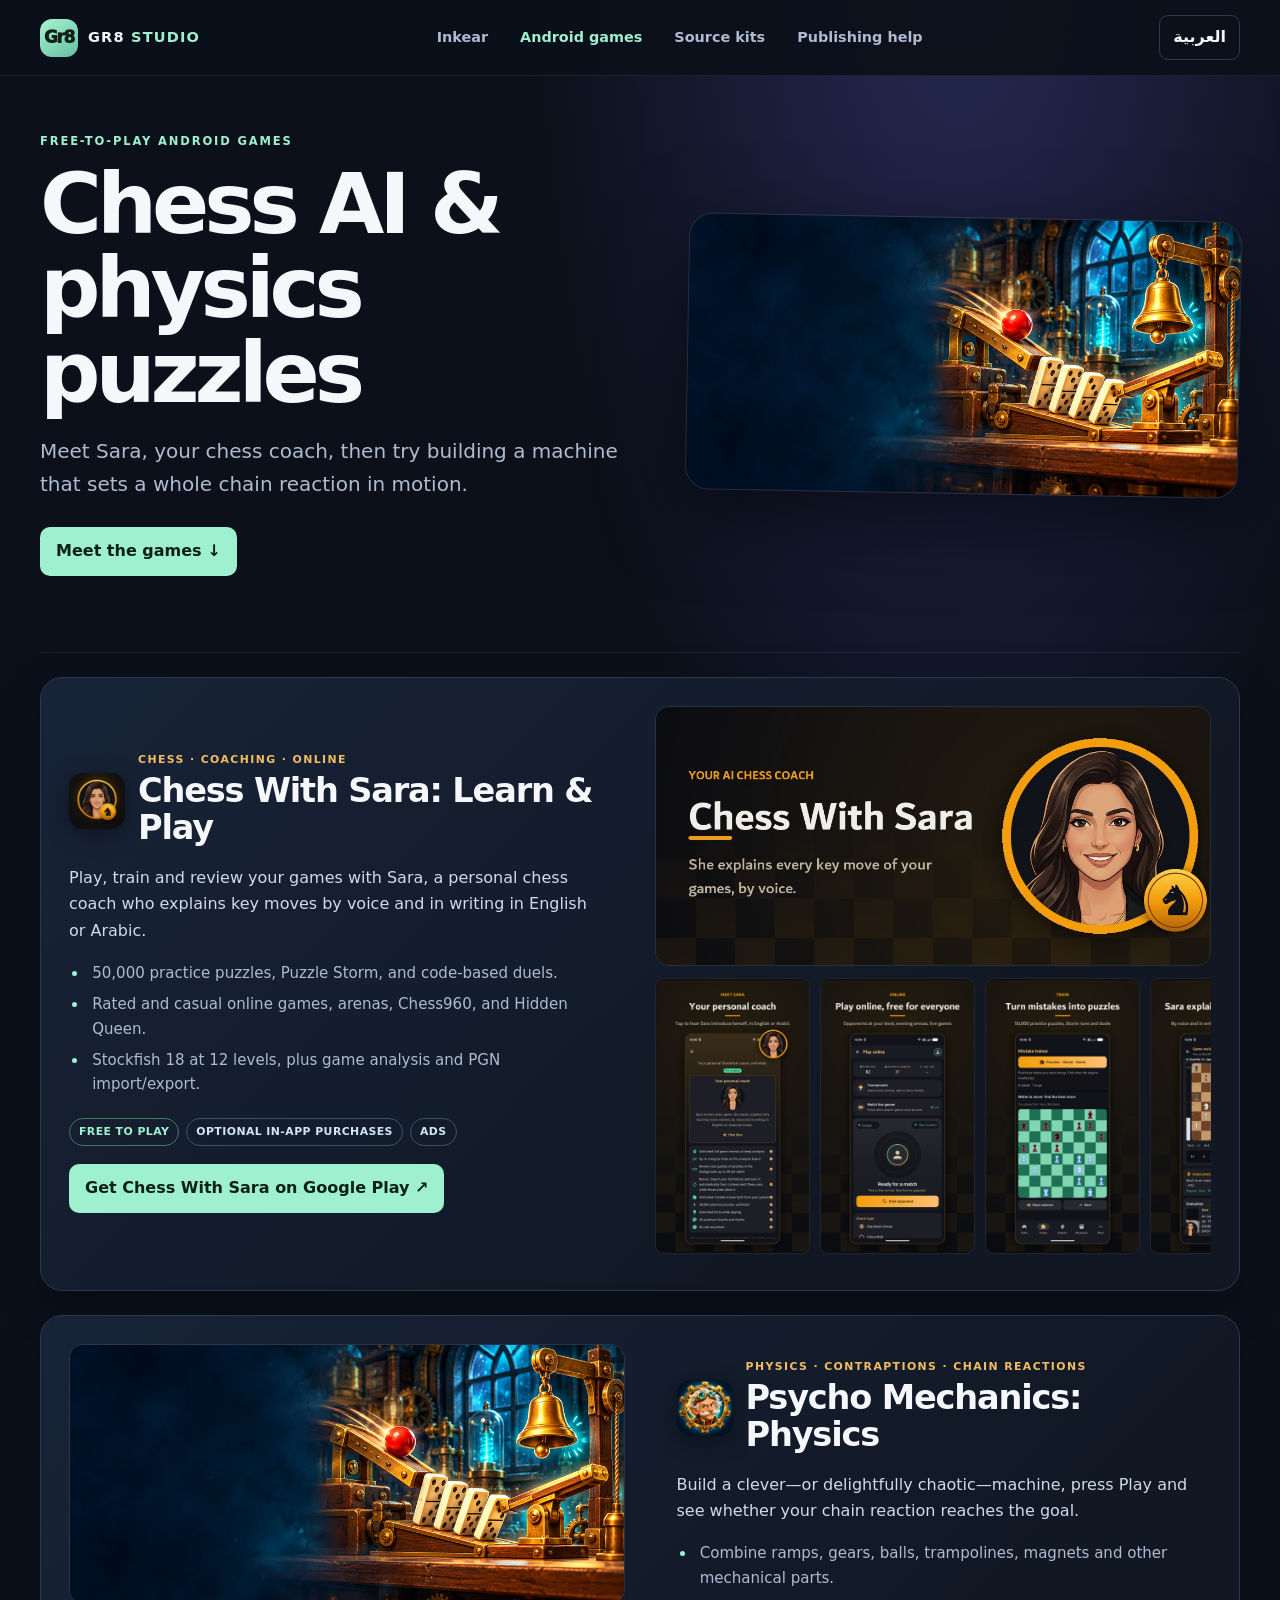
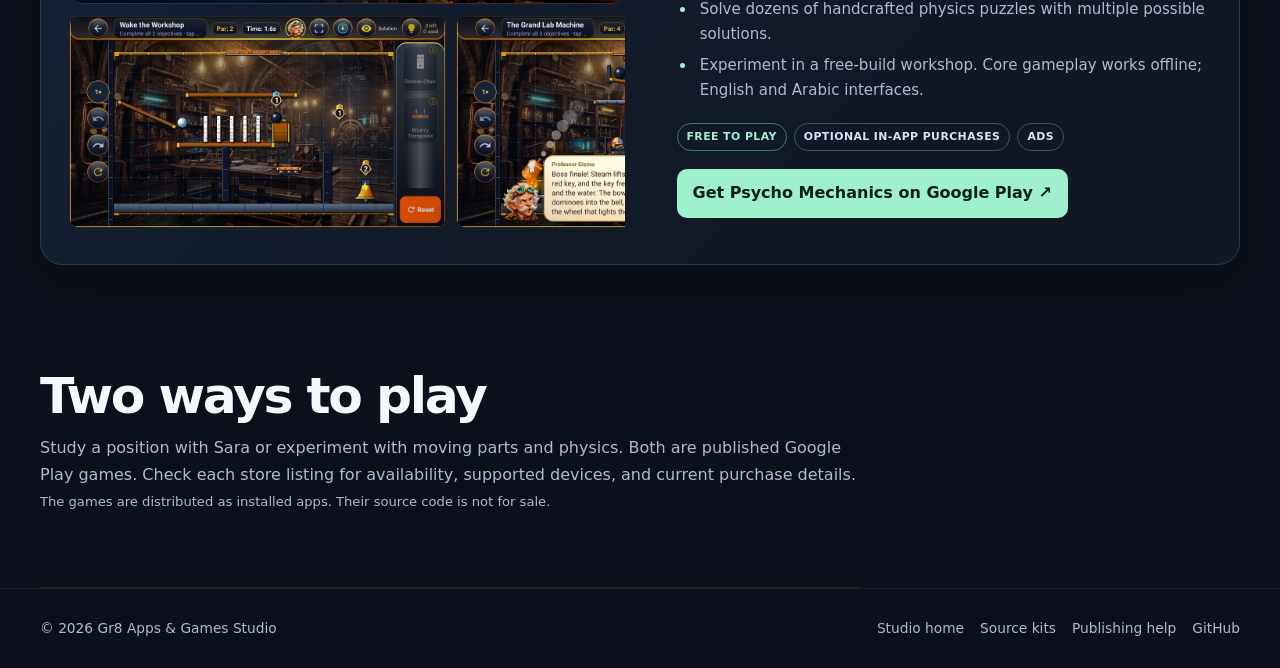
==== commit 35fbb419: "Polish studio portal: fix AR calculator DOM, landscape screenshots, full EN/AR parity, starter callo" ====
--- a/android-games/index.html
+++ b/android-games/index.html
@@ -1,4 +1,141 @@
-<!doctype html><html lang="en" dir="ltr"><head><meta charset="utf-8"><meta name="viewport" content="width=device-width,initial-scale=1"><title>Chess AI &amp; Physics Puzzle Games for Android | Gr8 Studio</title><meta name="description" content="Play Chess With Sara: Learn & Play with bilingual chess coaching and 50,000 puzzles, or build chain-reaction machines in Psycho Mechanics: Physics on Android."><meta name="robots" content="index,follow"><link rel="canonical" href="https://simple-free-apps.github.io/android-games/"><link rel="stylesheet" href="../styles.css"><script src="../app.js" defer></script></head><body><header class="top"><a class="brand" href="../#home"><span class="brand-mark">G8</span><span>GR8 <b>STUDIO</b></span></a><nav><a href="../#apps" data-en="Apps & games" data-ar="التطبيقات والألعاب">Apps &amp; games</a><a href="../#catalog" data-en="Source kits" data-ar="حزم المصدر">Source kits</a></nav><button id="language" class="lang" aria-label="Switch language">العربية</button></header><main><section class="hero"><div class="hero-copy"><p class="kicker" data-en="FREE-TO-PLAY ANDROID GAMES" data-ar="ألعاب أندرويد مجانية للعب">FREE-TO-PLAY ANDROID GAMES</p><h1 data-en="Chess AI & physics puzzles" data-ar="شطرنج بالذكاء الاصطناعي وألغاز فيزياء">Chess AI &amp; physics puzzles</h1><p class="lead" data-en="Meet Sara, your chess coach, then try building a machine that sets a whole chain reaction in motion." data-ar="تعرّف إلى سارة مدرّبة الشطرنج، ثم ابنِ آلة تطلق سلسلة من التفاعلات المتتابعة.">Meet Sara, your chess coach, then try building a machine that sets a whole chain reaction in motion.</p><a class="button" href="#chess" data-en="Meet the games ↓" data-ar="اكتشف اللعبتين ↓">Meet the games ↓</a></div><div class="hero-art"><img src="../assets/psycho/feature.png" alt="A brass physics contraption in Psycho Mechanics: Physics"></div></section>
-<section id="chess" class="showcase"><div class="showcase-media"><img class="feature-art" src="../assets/chess/feature.jpg" alt="Chess With Sara: Learn & Play feature graphic"><div class="screens"><img src="../assets/chess/screen1.jpg" alt="Sara explains game reviews by voice and text" loading="lazy"><img src="../assets/chess/screen4.png" alt="Online chess, arenas and live games" loading="lazy"><img src="../assets/chess/screen5.png" alt="50,000 practice puzzles, Storm and duels" loading="lazy"><img src="../assets/chess/screen3.jpg" alt="Sara review and move analysis" loading="lazy"></div></div><div class="showcase-copy"><div class="app-heading"><img class="app-icon" src="../assets/chess/icon.png" alt="Chess With Sara app icon"><div><p class="eyebrow">CHESS · COACHING · ONLINE</p><h3>Chess With Sara: Learn &amp; Play</h3></div></div><p class="app-summary" data-en="Play, train and review your games with Sara, a personal chess coach who explains key moves by voice and in writing in English or Arabic." data-ar="العب وتدرّب وراجع مبارياتك مع سارة، مدرّبة شطرنج شخصية تشرح النقلات المهمة بالصوت والكتابة بالعربية أو الإنجليزية.">Play, train and review your games with Sara, a personal chess coach who explains key moves by voice and in writing in English or Arabic.</p><ul class="features"><li data-en="50,000 practice puzzles, Puzzle Storm, and code-based duels." data-ar="50,000 لغز تدريبي، وتحدي Puzzle Storm، ومواجهات برمز.">50,000 practice puzzles, Puzzle Storm, and code-based duels.</li><li data-en="Rated and casual online games, arenas, Chess960, and Hidden Queen." data-ar="مباريات أونلاين مصنّفة وودية، وبطولات أرينا، وشطرنج 960 والوزير المتخفي.">Rated and casual online games, arenas, Chess960, and Hidden Queen.</li><li data-en="Stockfish 18 at 12 levels, plus game analysis and PGN import/export." data-ar="Stockfish 18 في 12 مستوى، مع تحليل المباريات واستيراد وتصدير PGN.">Stockfish 18 at 12 levels, plus game analysis and PGN import/export.</li></ul><div class="badges"><span>FREE TO PLAY</span><span>OPTIONAL IN-APP PURCHASES</span><span>ADS</span></div><a class="button" href="https://play.google.com/store/apps/details?id=com.gr8.games.chess.chesswithai&amp;utm_source=simple-free-apps.github.io&amp;utm_medium=landing&amp;utm_campaign=chesswithsara">Get Chess With Sara on Google Play ↗</a></div></section>
-<section id="psycho" class="showcase"><div class="showcase-media"><img class="feature-art" src="../assets/psycho/feature.png" alt="Psycho Mechanics: Physics feature graphic"><div class="screens"><img src="../assets/psycho/screen1.jpg" alt="Physics puzzle gameplay" loading="lazy"><img src="../assets/psycho/screen2.jpg" alt="Mechanical chain-reaction puzzle" loading="lazy"><img src="../assets/psycho/screen3.jpg" alt="Physics workshop puzzle" loading="lazy"></div></div><div class="showcase-copy"><div class="app-heading"><img class="app-icon" src="../assets/psycho/icon.png" alt="Psycho Mechanics app icon"><div><p class="eyebrow">PHYSICS · CONTRAPTIONS · CHAIN REACTIONS</p><h3>Psycho Mechanics: Physics</h3></div></div><p class="app-summary" data-en="Build a clever—or delightfully chaotic—machine, press Play and see whether your chain reaction reaches the goal." data-ar="ابنِ آلة ذكية أو فوضوية ممتعة، واضغط تشغيل لترى إن كان التفاعل المتسلسل سيصل إلى الهدف.">Build a clever—or delightfully chaotic—machine, press Play and see whether your chain reaction reaches the goal.</p><ul class="features"><li data-en="Combine ramps, gears, balls, trampolines, magnets and other mechanical parts." data-ar="اجمع المنحدرات والتروس والكرات والترامبولين والمغناطيس وقطعاً ميكانيكية أخرى.">Combine ramps, gears, balls, trampolines, magnets and other mechanical parts.</li><li data-en="Solve dozens of handcrafted physics puzzles with multiple possible solutions." data-ar="حل عشرات ألغاز الفيزياء المصنوعة بعناية، مع أكثر من حل ممكن.">Solve dozens of handcrafted physics puzzles with multiple possible solutions.</li><li data-en="Experiment in a free-build workshop. Core gameplay works offline; English and Arabic interfaces." data-ar="جرّب في ورشة بناء حر. تعمل اللعبة الأساسية دون اتصال، بواجهة عربية وإنجليزية.">Experiment in a free-build workshop. Core gameplay works offline; English and Arabic interfaces.</li></ul><div class="badges"><span>FREE TO PLAY</span><span>OPTIONAL IN-APP PURCHASES</span><span>ADS</span></div><a class="button" href="https://play.google.com/store/apps/details?id=com.gr8.games.crazymachines&amp;utm_source=simple-free-apps.github.io&amp;utm_medium=landing&amp;utm_campaign=psychomechanics">Get Psycho Mechanics on Google Play ↗</a></div></section><section class="about"><h2 data-en="Two ways to play" data-ar="طريقتان للعب">Two ways to play</h2><p data-en="Study a position with Sara or experiment with moving parts and physics. Both are published Google Play games. Check each store listing for availability, supported devices, and current purchase details." data-ar="حلّل وضعية شطرنج مع سارة أو جرّب القطع المتحركة والفيزياء. اللعبتان منشورتان على Google Play. راجع صفحة كل لعبة للتوفر والأجهزة المدعومة وتفاصيل الشراء الحالية.">Study a position with Sara or experiment with moving parts and physics. Both are published Google Play games. Check each store listing for availability, supported devices, and current purchase details.</p><p class="note" data-en="The games are distributed as installed apps. Their source code is not for sale." data-ar="تُوزّع اللعبتان كتطبيقين مثبتين. شيفرتهما المصدرية غير معروضة للبيع.">The games are distributed as installed apps. Their source code is not for sale.</p></section></main><footer><a href="../">Gr8 Apps &amp; Games Studio</a></footer></body></html>
+<!doctype html>
+<html lang="en" dir="ltr">
+<head>
+<meta charset="utf-8"><meta name="viewport" content="width=device-width,initial-scale=1">
+<title>Chess AI &amp; Physics Puzzle Games for Android | Gr8 Studio</title>
+<meta name="title-en" content="Chess AI &amp; Physics Puzzle Games for Android | Gr8 Studio">
+<meta name="title-ar" content="شطرنج بالذكاء الاصطناعي وألغاز الفيزياء لأندرويد | استوديو Gr8">
+<meta name="description" content="Play Chess With Sara: Learn &amp; Play with bilingual chess coaching and 50,000 puzzles, or build chain-reaction machines in Psycho Mechanics: Physics on Android.">
+<meta name="robots" content="index,follow,max-image-preview:large">
+<link rel="canonical" href="https://simple-free-apps.github.io/android-games/">
+<link rel="icon" type="image/svg+xml" href="data:image/svg+xml,%3Csvg xmlns='http://www.w3.org/2000/svg' viewBox='0 0 64 64'%3E%3Crect width='64' height='64' rx='16' fill='%239ff0ce'/%3E%3Ctext x='50%25' y='55%25' dominant-baseline='middle' text-anchor='middle' font-family='system-ui,sans-serif' font-weight='900' font-size='28' fill='%230b101a'%3EGr8%3C/text%3E%3C/svg%3E">
+<meta property="og:type" content="website">
+<meta property="og:title" content="Chess With Sara &amp; Psycho Mechanics: Physics | Gr8 Studio">
+<meta property="og:description" content="Free-to-play Android games on Google Play: voice chess coaching with Sara and physics contraption puzzles.">
+<meta property="og:image" content="https://simple-free-apps.github.io/assets/psycho/feature.png">
+<meta property="og:url" content="https://simple-free-apps.github.io/android-games/">
+<meta name="twitter:card" content="summary_large_image">
+<meta name="theme-color" content="#0b101a">
+<link rel="stylesheet" href="../styles.css">
+<script src="../app.js" defer></script>
+</head>
+<body>
+<header class="top">
+  <a class="brand" href="../#home"><span class="brand-mark">Gr8</span><span>GR8 <b>STUDIO</b></span></a>
+  <nav>
+    <a href="../#inkear" data-en="Inkear" data-ar="إنكير">Inkear</a>
+    <a href="./" aria-current="page" data-en="Android games" data-ar="ألعاب أندرويد">Android games</a>
+    <a href="../#catalog" data-en="Source kits" data-ar="حزم المصدر">Source kits</a>
+    <a href="../play-publish/" data-en="Publishing help" data-ar="مساعدة النشر">Publishing help</a>
+  </nav>
+  <button id="language" class="lang" aria-label="Switch language">العربية</button>
+</header>
 
+<main>
+  <section class="hero">
+    <div class="hero-copy">
+      <p class="kicker" data-en="FREE-TO-PLAY ANDROID GAMES" data-ar="ألعاب أندرويد مجانية للعب">FREE-TO-PLAY ANDROID GAMES</p>
+      <h1 data-en="Chess AI &amp; physics puzzles" data-ar="شطرنج بالذكاء الاصطناعي وألغاز فيزياء">Chess AI &amp; physics puzzles</h1>
+      <p class="lead" data-en="Meet Sara, your chess coach, then try building a machine that sets a whole chain reaction in motion." data-ar="تعرّف إلى سارة مدرّبة الشطرنج، ثم ابنِ آلة تطلق سلسلة من التفاعلات المتتابعة.">Meet Sara, your chess coach, then try building a machine that sets a whole chain reaction in motion.</p>
+      <a class="button" href="#chess" data-en="Meet the games ↓" data-ar="اكتشف اللعبتين ↓">Meet the games ↓</a>
+    </div>
+    <div class="hero-art">
+      <img src="../assets/psycho/feature.png" alt="A brass physics contraption in Psycho Mechanics: Physics">
+    </div>
+  </section>
+
+  <section id="chess" class="showcase">
+    <div class="showcase-media">
+      <img class="feature-art" src="../assets/chess/feature.jpg" alt="Chess With Sara: Learn &amp; Play feature graphic">
+      <div class="screens">
+        <img src="../assets/chess/screen1.jpg" alt="Sara explains game reviews by voice and text" loading="lazy">
+        <img src="../assets/chess/screen4.png" alt="Online chess, arenas and live games" loading="lazy">
+        <img src="../assets/chess/screen5.png" alt="50,000 practice puzzles, Storm and duels" loading="lazy">
+        <img src="../assets/chess/screen3.jpg" alt="Sara review and move analysis" loading="lazy">
+      </div>
+    </div>
+    <div class="showcase-copy">
+      <div class="app-heading">
+        <img class="app-icon" src="../assets/chess/icon.png" alt="Chess With Sara app icon">
+        <div>
+          <p class="eyebrow" data-en="CHESS · COACHING · ONLINE" data-ar="شطرنج · تدريب صوتي · أونلاين">CHESS · COACHING · ONLINE</p>
+          <h3 data-en="Chess With Sara: Learn &amp; Play" data-ar="شطرنج مع سارة: تعلّم والعب">Chess With Sara: Learn &amp; Play</h3>
+        </div>
+      </div>
+      <p class="app-summary" data-en="Play, train and review your games with Sara, a personal chess coach who explains key moves by voice and in writing in English or Arabic." data-ar="العب وتدرّب وراجع مبارياتك مع سارة، مدرّبة شطرنج شخصية تشرح النقلات المهمة بالصوت والكتابة بالعربية أو الإنجليزية.">Play, train and review your games with Sara, a personal chess coach who explains key moves by voice and in writing in English or Arabic.</p>
+      <ul class="features">
+        <li data-en="50,000 practice puzzles, Puzzle Storm, and code-based duels." data-ar="50,000 لغز تدريبي، وتحدي Puzzle Storm، ومواجهات برمز.">50,000 practice puzzles, Puzzle Storm, and code-based duels.</li>
+        <li data-en="Rated and casual online games, arenas, Chess960, and Hidden Queen." data-ar="مباريات أونلاين مصنّفة وودية، وبطولات أرينا، وشطرنج 960 والوزير المتخفي.">Rated and casual online games, arenas, Chess960, and Hidden Queen.</li>
+        <li data-en="Stockfish 18 at 12 levels, plus game analysis and PGN import/export." data-ar="Stockfish 18 في 12 مستوى، مع تحليل المباريات واستيراد وتصدير PGN.">Stockfish 18 at 12 levels, plus game analysis and PGN import/export.</li>
+      </ul>
+      <div class="badges">
+        <span data-en="FREE TO PLAY" data-ar="مجانية للعب">FREE TO PLAY</span>
+        <span data-en="OPTIONAL IN-APP PURCHASES" data-ar="مشتريات اختيارية">OPTIONAL IN-APP PURCHASES</span>
+        <span data-en="ADS" data-ar="تحتوي إعلانات">ADS</span>
+      </div>
+      <a class="button" href="https://play.google.com/store/apps/details?id=com.gr8.games.chess.chesswithai&amp;utm_source=simple-free-apps.github.io&amp;utm_medium=landing&amp;utm_campaign=chesswithsara" data-en="Get Chess With Sara on Google Play ↗" data-ar="حمّل شطرنج مع سارة من Google Play ↗">Get Chess With Sara on Google Play ↗</a>
+    </div>
+  </section>
+
+  <section id="psycho" class="showcase showcase-psycho">
+    <div class="showcase-media">
+      <img class="feature-art" src="../assets/psycho/feature.png" alt="Psycho Mechanics: Physics feature graphic">
+      <div class="screens screens-landscape">
+        <img src="../assets/psycho/screen1.jpg" alt="Physics puzzle gameplay" loading="lazy">
+        <img src="../assets/psycho/screen2.jpg" alt="Mechanical chain-reaction puzzle" loading="lazy">
+        <img src="../assets/psycho/screen3.jpg" alt="Physics workshop puzzle" loading="lazy">
+      </div>
+    </div>
+    <div class="showcase-copy">
+      <div class="app-heading">
+        <img class="app-icon" src="../assets/psycho/icon.png" alt="Psycho Mechanics app icon">
+        <div>
+          <p class="eyebrow" data-en="PHYSICS · CONTRAPTIONS · CHAIN REACTIONS" data-ar="فيزياء · آلات ميكانيكية · تفاعلات متسلسلة">PHYSICS · CONTRAPTIONS · CHAIN REACTIONS</p>
+          <h3>Psycho Mechanics: Physics</h3>
+        </div>
+      </div>
+      <p class="app-summary" data-en="Build a clever—or delightfully chaotic—machine, press Play and see whether your chain reaction reaches the goal." data-ar="ابنِ آلة ذكية أو فوضوية ممتعة، واضغط تشغيل لترى إن كان التفاعل المتسلسل سيصل إلى الهدف.">Build a clever—or delightfully chaotic—machine, press Play and see whether your chain reaction reaches the goal.</p>
+      <ul class="features">
+        <li data-en="Combine ramps, gears, balls, trampolines, magnets and other mechanical parts." data-ar="اجمع المنحدرات والتروس والكرات والترامبولين والمغناطيس وقطعاً ميكانيكية أخرى.">Combine ramps, gears, balls, trampolines, magnets and other mechanical parts.</li>
+        <li data-en="Solve dozens of handcrafted physics puzzles with multiple possible solutions." data-ar="حل عشرات ألغاز الفيزياء المصنوعة بعناية، مع أكثر من حل ممكن.">Solve dozens of handcrafted physics puzzles with multiple possible solutions.</li>
+        <li data-en="Experiment in a free-build workshop. Core gameplay works offline; English and Arabic interfaces." data-ar="جرّب في ورشة بناء حر. تعمل اللعبة الأساسية دون اتصال، بواجهة عربية وإنجليزية.">Experiment in a free-build workshop. Core gameplay works offline; English and Arabic interfaces.</li>
+      </ul>
+      <div class="badges">
+        <span data-en="FREE TO PLAY" data-ar="مجانية للعب">FREE TO PLAY</span>
+        <span data-en="OPTIONAL IN-APP PURCHASES" data-ar="مشتريات اختيارية">OPTIONAL IN-APP PURCHASES</span>
+        <span data-en="ADS" data-ar="تحتوي إعلانات">ADS</span>
+      </div>
+      <a class="button" href="https://play.google.com/store/apps/details?id=com.gr8.games.crazymachines&amp;utm_source=simple-free-apps.github.io&amp;utm_medium=landing&amp;utm_campaign=psychomechanics" data-en="Get Psycho Mechanics on Google Play ↗" data-ar="حمّل Psycho Mechanics من Google Play ↗">Get Psycho Mechanics on Google Play ↗</a>
+    </div>
+  </section>
+
+  <section class="about">
+    <h2 data-en="Two ways to play" data-ar="طريقتان للعب">Two ways to play</h2>
+    <p data-en="Study a position with Sara or experiment with moving parts and physics. Both are published Google Play games. Check each store listing for availability, supported devices, and current purchase details." data-ar="حلّل وضعية شطرنج مع سارة أو جرّب القطع المتحركة والفيزياء. اللعبتان منشورتان على Google Play. راجع صفحة كل لعبة للتوفر والأجهزة المدعومة وتفاصيل الشراء الحالية.">Study a position with Sara or experiment with moving parts and physics. Both are published Google Play games. Check each store listing for availability, supported devices, and current purchase details.</p>
+    <p class="note" data-en="The games are distributed as installed apps. Their source code is not for sale." data-ar="تُوزّع اللعبتان كتطبيقين مثبتين. شيفرتهما المصدرية غير معروضة للبيع.">The games are distributed as installed apps. Their source code is not for sale.</p>
+  </section>
+</main>
+
+<footer>
+  <span>© <span id="year"></span> <span data-en="Gr8 Apps &amp; Games Studio" data-ar="استوديو Gr8 للتطبيقات والألعاب">Gr8 Apps &amp; Games Studio</span></span>
+  <div class="footer-links">
+    <a href="../" data-en="Studio home" data-ar="الرئيسية">Studio home</a>
+    <a href="../#catalog" data-en="Source kits" data-ar="حزم المصدر">Source kits</a>
+    <a href="../play-publish/" data-en="Publishing help" data-ar="مساعدة النشر">Publishing help</a>
+    <a href="https://github.com/simple-free-apps">GitHub</a>
+  </div>
+</footer>
+
+<dialog id="lightbox" class="lightbox" aria-label="Screenshot preview">
+  <div class="lightbox-bar">
+    <p id="lightbox-caption" class="lightbox-caption"></p>
+    <div class="lightbox-controls">
+      <button type="button" id="lightbox-prev" class="lightbox-btn" aria-label="Previous image">‹</button>
+      <button type="button" id="lightbox-next" class="lightbox-btn" aria-label="Next image">›</button>
+      <button type="button" id="lightbox-close" class="lightbox-btn" aria-label="Close preview">✕</button>
+    </div>
+  </div>
+  <img id="lightbox-img" class="lightbox-img" src="" alt="">
+</dialog>
+</body>
+</html>
--- a/styles.css
+++ b/styles.css
@@ -1,3 +1,511 @@
-:root{color-scheme:dark;--bg:#0b101a;--panel:#131b29;--panel2:#182337;--line:#2b3850;--ink:#f5f7fb;--muted:#aebbd0;--mint:#9ff0ce;--gold:#f2bd62;--blue:#a9c7ff}*{box-sizing:border-box}html{scroll-behavior:smooth}body{margin:0;background:radial-gradient(ellipse at 75% -5%,#272a55 0,transparent 32%),var(--bg);color:var(--ink);font:16px/1.65 system-ui,-apple-system,"Segoe UI",sans-serif}a{color:var(--blue);text-underline-offset:4px}a:hover{color:var(--mint)}.top{min-height:76px;padding:13px max(22px,calc((100% - 1200px)/2));display:flex;align-items:center;justify-content:space-between;gap:24px;border-bottom:1px solid #ffffff13;position:sticky;top:0;background:#0b101aeF;backdrop-filter:blur(16px);z-index:8}.brand{display:flex;align-items:center;gap:10px;color:var(--ink);text-decoration:none;font-size:.91rem;font-weight:800;letter-spacing:.08em}.brand b{color:var(--mint)}.brand-mark{display:grid;place-items:center;width:38px;height:38px;border-radius:12px;background:linear-gradient(145deg,#a6f3d1,#68bfa3);color:#102019;letter-spacing:-.08em;font-weight:950;font-size:1.06rem}.top nav{display:flex;gap:clamp(14px,3vw,36px);flex-wrap:wrap}.top nav a{font-size:.9rem;text-decoration:none;color:var(--muted)}.lang{background:transparent;color:var(--ink);border:1px solid var(--line);border-radius:9px;padding:8px 12px;cursor:pointer;font:inherit}main{width:min(1200px,calc(100% - 40px));margin:auto}section{padding:72px 0;border-bottom:1px solid #ffffff12}.hero{display:grid;grid-template-columns:1.05fr .95fr;align-items:center;gap:36px;min-height:465px;padding-top:56px}.hero-copy{position:relative;z-index:1}.kicker{font-size:.72rem;letter-spacing:.16em;font-weight:850;color:var(--mint);margin:0 0 11px}.hero h1{font-size:clamp(3.4rem,7vw,6.4rem);line-height:.98;letter-spacing:-.07em;max-width:700px;margin:0 0 20px}.lead{font-size:clamp(1.05rem,1.9vw,1.25rem);max-width:620px;color:var(--muted);margin:0 0 22px}.hero-art{border:1px solid #ffffff18;border-radius:24px;overflow:hidden;box-shadow:0 24px 80px #0008;transform:rotate(1deg)}.hero-art img{display:block;width:100%;height:auto}.button{display:inline-flex;align-items:center;justify-content:center;background:var(--mint);color:#0a2018;text-decoration:none;font-weight:850;padding:11px 16px;border-radius:10px;margin:5px 9px 5px 0;transition:transform .15s,background .15s}.button:hover{color:#0a2018;background:#c5ffe7;transform:translateY(-1px)}.quiet-link{display:inline-block;margin:8px;color:var(--muted)}.section-heading{max-width:780px;margin-bottom:28px}.section-heading h2,.calculator-section h2,.service h2,.about h2{font-size:clamp(2rem,4vw,3.15rem);line-height:1.08;letter-spacing:-.045em;margin:8px 0 12px}.section-heading>p:last-child,.about p{color:var(--muted);margin:.2em 0}.showcase{display:grid;grid-template-columns:minmax(0,1.02fr) minmax(0,.98fr);gap:clamp(24px,4vw,56px);align-items:center;padding:28px;margin:24px 0;background:linear-gradient(135deg,#172337,#111824 72%);border:1px solid var(--line);border-radius:22px;box-shadow:0 16px 50px #0003}.showcase:nth-of-type(even){grid-template-columns:minmax(0,.98fr) minmax(0,1.02fr)}.showcase:nth-of-type(even) .showcase-media{order:2}.showcase-media{min-width:0}.feature-art{display:block;width:100%;max-height:260px;object-fit:cover;border-radius:14px;border:1px solid #ffffff18}.screens{display:grid;grid-template-columns:repeat(3,minmax(0,1fr));gap:9px;margin-top:10px}.screens img{width:100%;height:132px;object-fit:cover;object-position:top;border-radius:9px;border:1px solid #ffffff1b;background:#0c1119}.showcase-copy{min-width:0}.app-heading{display:flex;align-items:center;gap:13px;margin-bottom:14px}.app-icon{width:56px;height:56px;object-fit:cover;border-radius:14px;box-shadow:0 5px 22px #0006}.eyebrow{font-size:.68rem;font-weight:850;color:var(--gold);letter-spacing:.13em;margin:0}.app-heading h3{font-size:clamp(1.5rem,2.7vw,2.1rem);line-height:1.1;letter-spacing:-.035em;margin:4px 0}.app-summary{font-size:1rem;color:#d0daea;margin:12px 0}.features{padding-inline-start:1.2rem;margin:14px 0 18px;color:var(--muted);font-size:.94rem}.features li{padding:3px 0 3px 4px}.features li::marker{color:var(--mint)}.badges{display:flex;gap:7px;flex-wrap:wrap;margin:14px 0}.badges span,.tech,.level{display:inline-flex;align-items:center;border:1px solid #3d516d;border-radius:999px;padding:4px 9px;color:#d1e5f4;font-size:.68rem;font-weight:800;letter-spacing:.04em}.badges span:first-child{border-color:#3e7a68;color:var(--mint)}.calculator-section{display:grid;grid-template-columns:1fr minmax(270px,.7fr);gap:38px;align-items:center}.calculator-section>div>p:last-child{max-width:680px;color:var(--muted)}.calculator{background:var(--panel);border:1px solid var(--line);border-radius:17px;padding:20px}.calculator label{display:block;color:var(--muted);font-size:.86rem;margin:12px 0}.calculator input{display:block;width:100%;margin-top:5px;padding:10px;border-radius:8px;border:1px solid var(--line);background:#0b111b;color:var(--ink);font:inherit}.calculator output{display:block;color:var(--mint);font-weight:850;padding:8px 0}.calculator small{display:block;color:var(--muted);font-size:.77rem}.catalog-section{scroll-margin-top:85px}.catalog-grid{display:grid;grid-template-columns:repeat(auto-fit,minmax(min(100%,250px),1fr));gap:15px}.product-card{overflow:hidden;background:var(--panel);border:1px solid var(--line);border-radius:16px;display:flex;flex-direction:column;min-width:0;transition:transform .16s,border-color .16s}.product-card:hover{transform:translateY(-3px);border-color:#6684a8}.product-image{width:100%;height:150px;object-fit:cover;background:var(--panel2)}.product-body{padding:15px;display:flex;flex-direction:column;align-items:flex-start;flex:1}.product-card h3{font-size:1.12rem;line-height:1.24;margin:0 0 7px}.product-meta{display:flex;gap:6px;flex-wrap:wrap;margin-bottom:9px}.product-card p{font-size:.88rem;line-height:1.5;color:var(--muted);margin:0 0 12px;flex:1}.product-links{display:flex;gap:7px;flex-wrap:wrap;margin-top:auto}.product-links a{font-size:.78rem;padding:7px 9px;border-radius:8px;border:1px solid #47607e;text-decoration:none;font-weight:750}.product-links a:first-child{background:var(--mint);color:#0a2018;border-color:var(--mint)}.disclosure,.note{color:var(--muted);font-size:.8rem;margin-top:18px}.disclosure a{margin-inline-start:4px}.service{display:flex;align-items:center;justify-content:space-between;gap:26px;padding:30px;background:linear-gradient(120deg,#1c2c3c,#171d2b);border:1px solid #3b4d63;border-radius:19px;margin:50px 0}.service>div{max-width:760px}.service p:not(.kicker){color:var(--muted);margin-bottom:0}.service .button{white-space:nowrap}.about{max-width:820px}footer{padding:25px max(20px,calc((100% - 1200px)/2));color:var(--muted);font-size:.86rem;border-top:1px solid #ffffff12}body[dir=rtl]{font-family:system-ui,"Segoe UI",sans-serif}body[dir=rtl] .hero-art{transform:rotate(-1deg)}body[dir=rtl] .features{padding-inline-start:0;padding-inline-end:1.2rem}body[dir=rtl] .features li{padding:3px 4px 3px 0}@media(max-width:900px){.showcase,.showcase:nth-of-type(even){grid-template-columns:1fr}.showcase:nth-of-type(even) .showcase-media{order:0}.showcase-media{max-width:720px;width:100%;margin:auto}.showcase-copy{max-width:760px}.screens img{height:150px}}@media(max-width:700px){.top{position:static;flex-wrap:wrap}.top nav{order:3;width:100%;gap:12px}.hero{grid-template-columns:1fr;min-height:0;padding-top:45px}.hero-art{transform:none;order:-1}.hero-art img{max-height:230px;object-fit:cover}.hero h1{font-size:clamp(3.2rem,17vw,5rem)}section{padding:54px 0}.showcase{padding:16px;margin:18px 0;gap:20px}.screens img{height:115px}.calculator-section{grid-template-columns:1fr;gap:12px}.service{align-items:flex-start;flex-direction:column;padding:22px}.service .button{white-space:normal}.product-image{height:175px}}
-.product-links a:not(:first-child){background:#1b2738;color:var(--ink)}.product-links a:hover{border-color:var(--mint)}
-.screens{display:flex;gap:10px;overflow-x:auto;overscroll-behavior-inline:contain;scroll-snap-type:inline mandatory;padding:2px 1px 8px;scrollbar-color:#52647b #131b29}.screens img{flex:0 0 28%;width:28%;height:auto;max-height:300px;aspect-ratio:9/16;object-fit:contain;object-position:center;scroll-snap-align:start;background:#080c12}.showcase-media{overflow:hidden}.showcase-psycho .feature-art{object-fit:cover;object-position:center}
+:root {
+  color-scheme: dark;
+  --bg: #0b101a;
+  --panel: #131b29;
+  --panel2: #182337;
+  --line: #2b3850;
+  --ink: #f5f7fb;
+  --muted: #aebbd0;
+  --mint: #9ff0ce;
+  --gold: #f2bd62;
+  --blue: #a9c7ff;
+}
+
+* { box-sizing: border-box; }
+html { scroll-behavior: smooth; }
+body {
+  margin: 0;
+  background: radial-gradient(ellipse at 75% -5%, #272a55 0, transparent 32%), var(--bg);
+  color: var(--ink);
+  font: 16px/1.65 system-ui, -apple-system, "Segoe UI", sans-serif;
+}
+
+a { color: var(--blue); text-underline-offset: 4px; }
+a:hover { color: var(--mint); }
+a:focus-visible, button:focus-visible, input:focus-visible {
+  outline: 2px solid var(--mint);
+  outline-offset: 2px;
+}
+
+.top {
+  min-height: 76px;
+  padding: 13px max(22px, calc((100% - 1200px) / 2));
+  display: flex;
+  align-items: center;
+  justify-content: space-between;
+  gap: 24px;
+  border-bottom: 1px solid #ffffff13;
+  position: sticky;
+  top: 0;
+  background: #0b101aef;
+  backdrop-filter: blur(16px);
+  z-index: 8;
+}
+
+.brand {
+  display: flex;
+  align-items: center;
+  gap: 10px;
+  color: var(--ink);
+  text-decoration: none;
+  font-size: .91rem;
+  font-weight: 800;
+  letter-spacing: .08em;
+}
+.brand b { color: var(--mint); }
+.brand-mark {
+  display: grid;
+  place-items: center;
+  width: 38px;
+  height: 38px;
+  border-radius: 12px;
+  background: linear-gradient(145deg, #a6f3d1, #68bfa3);
+  color: #102019;
+  letter-spacing: -.08em;
+  font-weight: 950;
+  font-size: 1.06rem;
+}
+
+.top nav {
+  display: flex;
+  gap: clamp(14px, 2.5vw, 32px);
+  flex-wrap: wrap;
+}
+.top nav a {
+  font-size: .9rem;
+  text-decoration: none;
+  color: var(--muted);
+  font-weight: 600;
+}
+.top nav a[aria-current="page"] { color: var(--mint); }
+
+.lang {
+  background: transparent;
+  color: var(--ink);
+  border: 1px solid var(--line);
+  border-radius: 9px;
+  padding: 8px 13px;
+  cursor: pointer;
+  font: inherit;
+  font-weight: 700;
+}
+.lang:hover { border-color: var(--mint); color: var(--mint); }
+
+main { width: min(1200px, calc(100% - 40px)); margin: auto; }
+section { padding: 72px 0; border-bottom: 1px solid #ffffff12; }
+
+.hero {
+  display: grid;
+  grid-template-columns: 1.05fr .95fr;
+  align-items: center;
+  gap: 36px;
+  min-height: 465px;
+  padding-top: 56px;
+}
+.hero-copy { position: relative; z-index: 1; }
+.kicker {
+  font-size: .72rem;
+  letter-spacing: .16em;
+  font-weight: 850;
+  color: var(--mint);
+  margin: 0 0 11px;
+}
+.hero h1 {
+  font-size: clamp(3.1rem, 6.6vw, 6rem);
+  line-height: 1;
+  letter-spacing: -.06em;
+  max-width: 700px;
+  margin: 0 0 20px;
+}
+.lead {
+  font-size: clamp(1.05rem, 1.9vw, 1.25rem);
+  max-width: 620px;
+  color: var(--muted);
+  margin: 0 0 22px;
+}
+.hero-art {
+  border: 1px solid #ffffff18;
+  border-radius: 24px;
+  overflow: hidden;
+  box-shadow: 0 24px 80px #0008;
+  transform: rotate(1deg);
+}
+.hero-art img { display: block; width: 100%; height: auto; }
+
+.hero-actions { display: flex; flex-wrap: wrap; align-items: center; gap: 10px; }
+.button {
+  display: inline-flex;
+  align-items: center;
+  justify-content: center;
+  background: var(--mint);
+  color: #0a2018;
+  text-decoration: none;
+  font-weight: 850;
+  padding: 11px 16px;
+  border-radius: 10px;
+  margin: 4px 0;
+  transition: transform .15s, background .15s;
+}
+.button:hover { color: #0a2018; background: #c5ffe7; transform: translateY(-1px); }
+.button-secondary {
+  background: #172337;
+  color: var(--ink);
+  border: 1px solid #3f5573;
+}
+.button-secondary:hover { background: #1e2d45; color: var(--mint); border-color: var(--mint); }
+.quiet-link { display: inline-block; margin: 8px 6px; color: var(--muted); font-weight: 600; }
+
+.section-heading { max-width: 780px; margin-bottom: 28px; }
+.section-heading h2, .calculator-section h2, .service h2, .about h2 {
+  font-size: clamp(2rem, 4vw, 3.15rem);
+  line-height: 1.08;
+  letter-spacing: -.045em;
+  margin: 8px 0 12px;
+}
+.section-heading > p:last-child, .about p { color: var(--muted); margin: .2em 0; }
+
+.showcase {
+  display: grid;
+  grid-template-columns: minmax(0, 1.02fr) minmax(0, .98fr);
+  gap: clamp(24px, 4vw, 56px);
+  align-items: center;
+  padding: 28px;
+  margin: 24px 0;
+  background: linear-gradient(135deg, #172337, #111824 72%);
+  border: 1px solid var(--line);
+  border-radius: 22px;
+  box-shadow: 0 16px 50px #0003;
+  scroll-margin-top: 86px;
+}
+.showcase:nth-of-type(even) { grid-template-columns: minmax(0, .98fr) minmax(0, 1.02fr); }
+.showcase:nth-of-type(even) .showcase-media { order: 2; }
+.showcase-media { min-width: 0; overflow: hidden; }
+.feature-art {
+  display: block;
+  width: 100%;
+  max-height: 260px;
+  object-fit: cover;
+  border-radius: 14px;
+  border: 1px solid #ffffff18;
+  cursor: zoom-in;
+}
+.showcase-psycho .feature-art { object-fit: cover; object-position: center; }
+
+.screens {
+  display: flex;
+  gap: 10px;
+  overflow-x: auto;
+  overscroll-behavior-inline: contain;
+  scroll-snap-type: inline mandatory;
+  padding: 2px 1px 8px;
+  margin-top: 10px;
+  scrollbar-color: #52647b #131b29;
+}
+.screens img {
+  flex: 0 0 28%;
+  width: 28%;
+  height: auto;
+  max-height: 300px;
+  aspect-ratio: 9 / 16;
+  object-fit: contain;
+  object-position: center;
+  scroll-snap-align: start;
+  background: #080c12;
+  border-radius: 9px;
+  border: 1px solid #ffffff1b;
+  cursor: zoom-in;
+  transition: transform .15s, border-color .15s;
+}
+.screens img:hover, .feature-art:hover { border-color: var(--mint); }
+.screens-landscape img {
+  flex: 0 0 68%;
+  width: 68%;
+  aspect-ratio: 16 / 9;
+  max-height: 215px;
+  object-fit: cover;
+}
+
+.showcase-copy { min-width: 0; }
+.app-heading { display: flex; align-items: center; gap: 13px; margin-bottom: 14px; }
+.app-icon {
+  width: 56px;
+  height: 56px;
+  object-fit: cover;
+  border-radius: 14px;
+  box-shadow: 0 5px 22px #0006;
+}
+.eyebrow {
+  font-size: .68rem;
+  font-weight: 850;
+  color: var(--gold);
+  letter-spacing: .13em;
+  margin: 0;
+}
+.app-heading h3 {
+  font-size: clamp(1.5rem, 2.7vw, 2.1rem);
+  line-height: 1.1;
+  letter-spacing: -.035em;
+  margin: 4px 0;
+}
+.app-summary { font-size: 1rem; color: #d0daea; margin: 12px 0; }
+.features {
+  padding-inline-start: 1.2rem;
+  margin: 14px 0 18px;
+  color: var(--muted);
+  font-size: .94rem;
+}
+.features li { padding: 3px 0 3px 4px; }
+.features li::marker { color: var(--mint); }
+
+.badges { display: flex; gap: 7px; flex-wrap: wrap; margin: 14px 0; }
+.badges span, .tech, .level {
+  display: inline-flex;
+  align-items: center;
+  border: 1px solid #3d516d;
+  border-radius: 999px;
+  padding: 4px 9px;
+  color: #d1e5f4;
+  font-size: .68rem;
+  font-weight: 800;
+  letter-spacing: .04em;
+}
+.badges span:first-child { border-color: #3e7a68; color: var(--mint); }
+
+.calculator-section {
+  display: grid;
+  grid-template-columns: 1fr minmax(270px, .7fr);
+  gap: 38px;
+  align-items: center;
+}
+.calculator-section > div > p:last-child { max-width: 680px; color: var(--muted); }
+.calculator {
+  background: var(--panel);
+  border: 1px solid var(--line);
+  border-radius: 17px;
+  padding: 20px;
+}
+.calculator label { display: block; color: var(--muted); font-size: .86rem; margin: 12px 0; }
+.calculator input {
+  display: block;
+  width: 100%;
+  margin-top: 5px;
+  padding: 10px;
+  border-radius: 8px;
+  border: 1px solid var(--line);
+  background: #0b111b;
+  color: var(--ink);
+  font: inherit;
+}
+.calculator output { display: block; color: var(--mint); font-weight: 850; padding: 8px 0; }
+.calculator small { display: block; color: var(--muted); font-size: .77rem; }
+
+.catalog-section { scroll-margin-top: 85px; }
+
+.starter-callout {
+  display: grid;
+  grid-template-columns: 150px 1fr;
+  gap: 22px;
+  align-items: center;
+  padding: 20px;
+  margin-bottom: 24px;
+  background: linear-gradient(125deg, #132234, #101724 72%);
+  border: 1px solid #34585c;
+  border-radius: 18px;
+}
+.starter-thumb {
+  width: 100%;
+  height: 220px;
+  object-fit: contain;
+  border-radius: 12px;
+  background: #090e17;
+  border: 1px solid #ffffff1c;
+  cursor: zoom-in;
+}
+.starter-body h3 { margin: 4px 0 8px; font-size: 1.35rem; }
+.starter-body p { color: var(--muted); margin: 0 0 14px; font-size: .94rem; }
+.starter-actions { display: flex; flex-wrap: wrap; gap: 10px; }
+
+.catalog-toolbar {
+  display: flex;
+  flex-wrap: wrap;
+  gap: 8px;
+  margin: 0 0 18px;
+}
+.filter-pill {
+  background: var(--panel);
+  color: var(--muted);
+  border: 1px solid var(--line);
+  border-radius: 999px;
+  padding: 7px 14px;
+  font: inherit;
+  font-size: .82rem;
+  font-weight: 750;
+  cursor: pointer;
+  transition: background .15s, border-color .15s, color .15s;
+}
+.filter-pill:hover { border-color: var(--mint); color: var(--ink); }
+.filter-pill[aria-pressed="true"] {
+  background: var(--mint);
+  border-color: var(--mint);
+  color: #0a2018;
+}
+
+.catalog-grid {
+  display: grid;
+  grid-template-columns: repeat(auto-fit, minmax(min(100%, 260px), 1fr));
+  gap: 15px;
+}
+.product-card {
+  overflow: hidden;
+  background: var(--panel);
+  border: 1px solid var(--line);
+  border-radius: 16px;
+  display: flex;
+  flex-direction: column;
+  min-width: 0;
+  transition: transform .16s, border-color .16s;
+}
+.product-card:hover { transform: translateY(-3px); border-color: #6684a8; }
+.product-image {
+  width: 100%;
+  height: 150px;
+  object-fit: cover;
+  background: var(--panel2);
+}
+.product-body {
+  padding: 15px;
+  display: flex;
+  flex-direction: column;
+  align-items: flex-start;
+  flex: 1;
+}
+.product-card h3 { font-size: 1.12rem; line-height: 1.24; margin: 0 0 7px; }
+.product-meta { display: flex; gap: 6px; flex-wrap: wrap; margin-bottom: 9px; }
+.product-card p {
+  font-size: .88rem;
+  line-height: 1.5;
+  color: var(--muted);
+  margin: 0 0 12px;
+  flex: 1;
+}
+.product-links { display: flex; gap: 7px; flex-wrap: wrap; margin-top: auto; }
+.product-links a {
+  font-size: .78rem;
+  padding: 7px 9px;
+  border-radius: 8px;
+  border: 1px solid #47607e;
+  text-decoration: none;
+  font-weight: 750;
+}
+.product-links a:first-child { background: var(--mint); color: #0a2018; border-color: var(--mint); }
+.product-links a:not(:first-child) { background: #1b2738; color: var(--ink); }
+.product-links a:hover { border-color: var(--mint); }
+
+.disclosure, .note { color: var(--muted); font-size: .82rem; margin-top: 18px; }
+.disclosure a { margin-inline-start: 4px; }
+
+.service {
+  display: flex;
+  align-items: center;
+  justify-content: space-between;
+  gap: 26px;
+  padding: 30px;
+  background: linear-gradient(120deg, #1c2c3c, #171d2b);
+  border: 1px solid #3b4d63;
+  border-radius: 19px;
+  margin: 50px 0;
+}
+.service > div { max-width: 760px; }
+.service p:not(.kicker) { color: var(--muted); margin-bottom: 0; }
+.service .button { white-space: nowrap; }
+.about { max-width: 820px; }
+
+.checklist { padding-inline-start: 1.25rem; color: var(--muted); }
+.checklist li { padding: 4px 0; }
+
+footer {
+  padding: 28px max(20px, calc((100% - 1200px) / 2));
+  color: var(--muted);
+  font-size: .86rem;
+  border-top: 1px solid #ffffff12;
+  display: flex;
+  flex-wrap: wrap;
+  align-items: center;
+  justify-content: space-between;
+  gap: 12px;
+}
+.footer-links { display: flex; flex-wrap: wrap; gap: 16px; }
+.footer-links a { color: var(--muted); text-decoration: none; }
+.footer-links a:hover { color: var(--mint); }
+
+dialog.lightbox {
+  max-width: min(94vw, 980px);
+  max-height: 92vh;
+  padding: 14px;
+  border: 1px solid var(--line);
+  border-radius: 16px;
+  background: #0b101a;
+  color: var(--ink);
+  box-shadow: 0 24px 80px #000c;
+}
+dialog.lightbox::backdrop { background: rgba(6, 10, 18, .84); backdrop-filter: blur(8px); }
+.lightbox-bar {
+  display: flex;
+  align-items: center;
+  justify-content: space-between;
+  gap: 12px;
+  margin-bottom: 10px;
+}
+.lightbox-caption { font-size: .9rem; color: var(--muted); margin: 0; }
+.lightbox-controls { display: flex; gap: 8px; }
+.lightbox-btn {
+  background: var(--panel);
+  color: var(--ink);
+  border: 1px solid var(--line);
+  border-radius: 8px;
+  padding: 6px 11px;
+  font: inherit;
+  font-weight: 700;
+  cursor: pointer;
+}
+.lightbox-btn:hover { border-color: var(--mint); color: var(--mint); }
+.lightbox-img {
+  display: block;
+  max-width: 100%;
+  max-height: 76vh;
+  margin: auto;
+  border-radius: 10px;
+  object-fit: contain;
+}
+
+body[dir=rtl] { font-family: system-ui, "Segoe UI", sans-serif; }
+body[dir=rtl] .hero-art { transform: rotate(-1deg); }
+body[dir=rtl] .features { padding-inline-start: 0; padding-inline-end: 1.2rem; }
+body[dir=rtl] .features li { padding: 3px 4px 3px 0; }
+
+@media (max-width: 900px) {
+  .showcase, .showcase:nth-of-type(even) { grid-template-columns: 1fr; }
+  .showcase:nth-of-type(even) .showcase-media { order: 0; }
+  .showcase-media { max-width: 720px; width: 100%; margin: auto; }
+  .showcase-copy { max-width: 760px; }
+  .screens-landscape img { flex: 0 0 78%; width: 78%; }
+}
+
+@media (max-width: 700px) {
+  .top { position: static; flex-wrap: wrap; }
+  .top nav { order: 3; width: 100%; gap: 12px; }
+  .hero { grid-template-columns: 1fr; min-height: 0; padding-top: 40px; }
+  .hero-art { transform: none; order: -1; }
+  .hero-art img { max-height: 230px; object-fit: cover; }
+  .hero h1 { font-size: clamp(2.9rem, 14vw, 4.5rem); }
+  section { padding: 54px 0; }
+  .showcase { padding: 16px; margin: 18px 0; gap: 20px; }
+  .screens img { flex: 0 0 38%; width: 38%; }
+  .screens-landscape img { flex: 0 0 86%; width: 86%; }
+  .starter-callout { grid-template-columns: 1fr; }
+  .starter-thumb { height: 200px; }
+  .calculator-section { grid-template-columns: 1fr; gap: 12px; }
+  .service { align-items: flex-start; flex-direction: column; padding: 22px; }
+  .service .button { white-space: normal; }
+  .product-image { height: 175px; }
+}
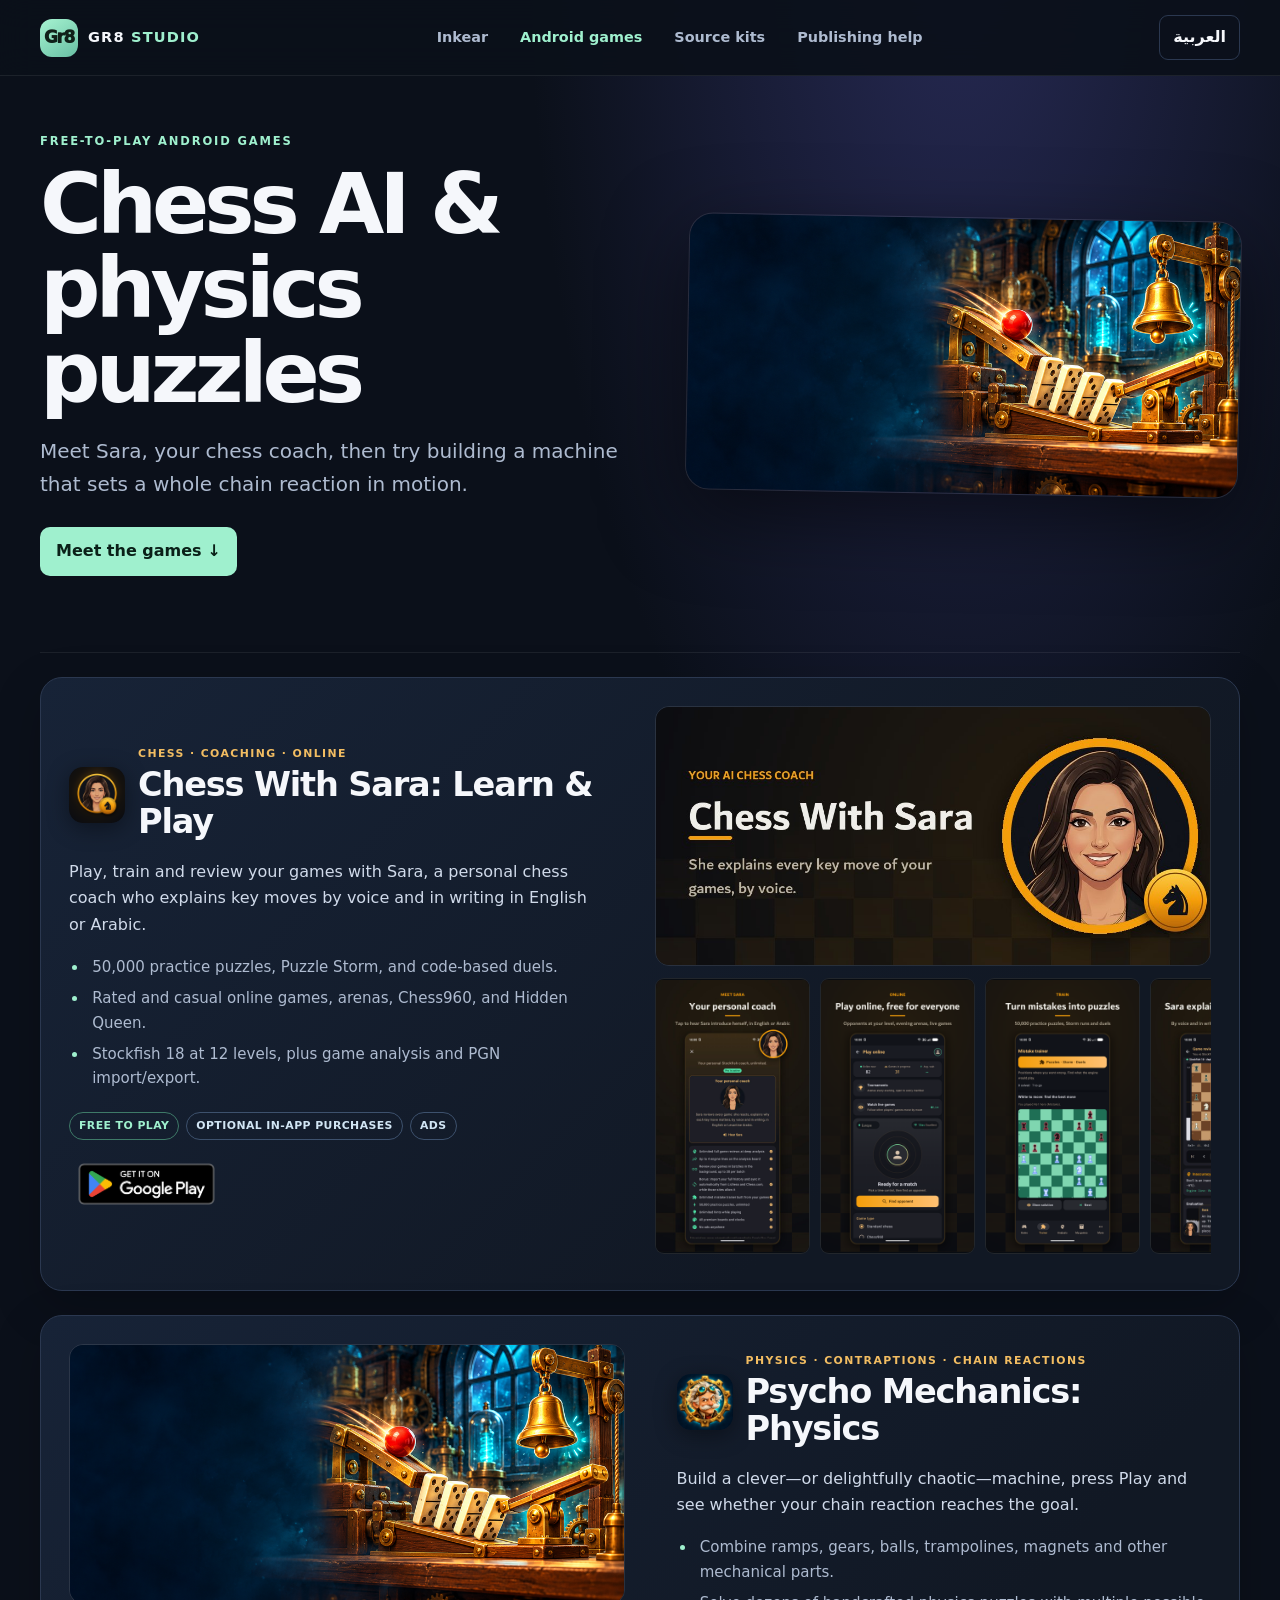
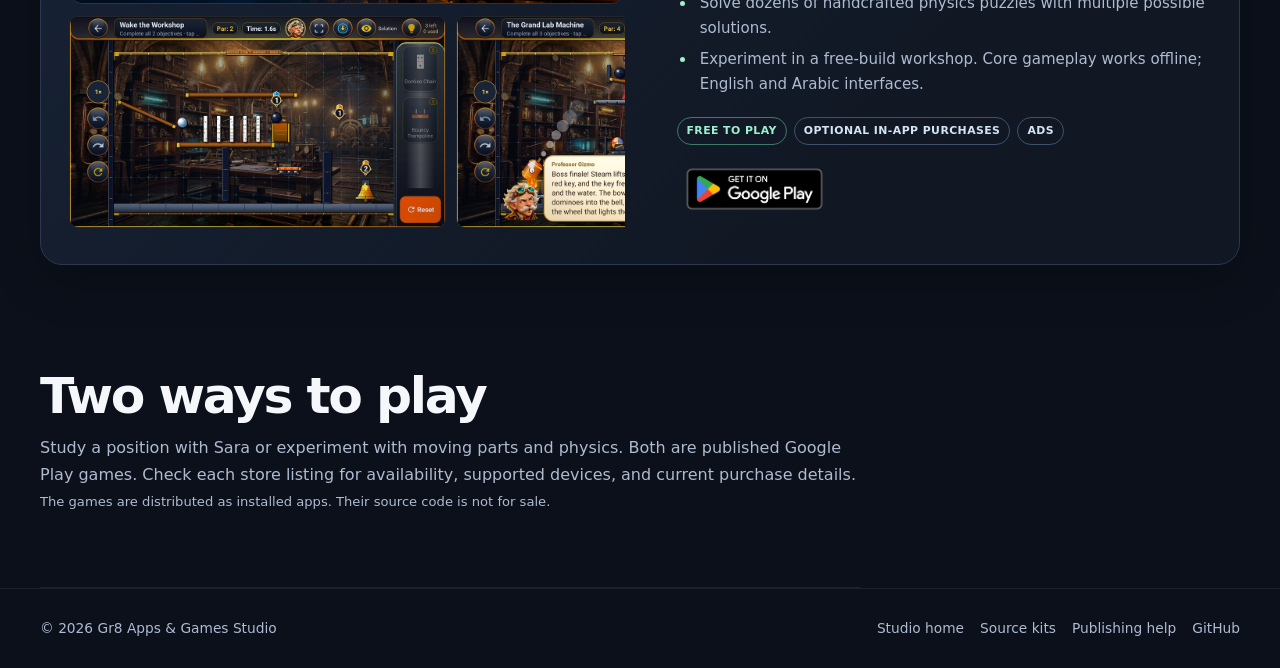
==== commit 85d621c1: "Use official Google Play EN/AR badges (646x250) on app showcases and Play demo cards" ====
--- a/android-games/index.html
+++ b/android-games/index.html
@@ -73,7 +73,7 @@
         <span data-en="OPTIONAL IN-APP PURCHASES" data-ar="مشتريات اختيارية">OPTIONAL IN-APP PURCHASES</span>
         <span data-en="ADS" data-ar="تحتوي إعلانات">ADS</span>
       </div>
-      <a class="button" href="https://play.google.com/store/apps/details?id=com.gr8.games.chess.chesswithai&amp;utm_source=simple-free-apps.github.io&amp;utm_medium=landing&amp;utm_campaign=chesswithsara" data-en="Get Chess With Sara on Google Play ↗" data-ar="حمّل شطرنج مع سارة من Google Play ↗">Get Chess With Sara on Google Play ↗</a>
+      <a class="play-badge-link" href="https://play.google.com/store/apps/details?id=com.gr8.games.chess.chesswithai&amp;utm_source=simple-free-apps.github.io&amp;utm_medium=landing&amp;utm_campaign=chesswithsara"><img class="play-badge-img" src="../assets/badges/google-play-en.png" data-src-en="../assets/badges/google-play-en.png" data-src-ar="../assets/badges/google-play-ar.png" alt="Get Chess With Sara: Learn &amp; Play on Google Play" data-alt-en="Get Chess With Sara: Learn &amp; Play on Google Play" data-alt-ar="احصل على شطرنج مع سارة من Google Play" width="646" height="250"></a>
     </div>
   </section>
 
@@ -105,7 +105,7 @@
         <span data-en="OPTIONAL IN-APP PURCHASES" data-ar="مشتريات اختيارية">OPTIONAL IN-APP PURCHASES</span>
         <span data-en="ADS" data-ar="تحتوي إعلانات">ADS</span>
       </div>
-      <a class="button" href="https://play.google.com/store/apps/details?id=com.gr8.games.crazymachines&amp;utm_source=simple-free-apps.github.io&amp;utm_medium=landing&amp;utm_campaign=psychomechanics" data-en="Get Psycho Mechanics on Google Play ↗" data-ar="حمّل Psycho Mechanics من Google Play ↗">Get Psycho Mechanics on Google Play ↗</a>
+      <a class="play-badge-link" href="https://play.google.com/store/apps/details?id=com.gr8.games.crazymachines&amp;utm_source=simple-free-apps.github.io&amp;utm_medium=landing&amp;utm_campaign=psychomechanics"><img class="play-badge-img" src="../assets/badges/google-play-en.png" data-src-en="../assets/badges/google-play-en.png" data-src-ar="../assets/badges/google-play-ar.png" alt="Get Psycho Mechanics: Physics on Google Play" data-alt-en="Get Psycho Mechanics: Physics on Google Play" data-alt-ar="احصل على Psycho Mechanics: Physics من Google Play" width="646" height="250"></a>
     </div>
   </section>
 
--- a/styles.css
+++ b/styles.css
@@ -153,6 +153,24 @@
   border: 1px solid #3f5573;
 }
 .button-secondary:hover { background: #1e2d45; color: var(--mint); border-color: var(--mint); }
+.play-badge-link {
+  display: inline-flex;
+  align-items: center;
+  padding: 0 !important;
+  border: 0 !important;
+  background: transparent !important;
+  text-decoration: none;
+  border-radius: 10px;
+  transition: transform .15s, opacity .15s;
+}
+.play-badge-link:hover { transform: translateY(-2px); opacity: .94; }
+.play-badge-img {
+  display: block;
+  height: 60px;
+  width: auto;
+  max-width: 100%;
+}
+.play-badge-compact .play-badge-img { height: 48px; }
 .quiet-link { display: inline-block; margin: 8px 6px; color: var(--muted); font-weight: 600; }
 
 .section-heading { max-width: 780px; margin-bottom: 28px; }
@@ -388,7 +406,7 @@
   margin: 0 0 12px;
   flex: 1;
 }
-.product-links { display: flex; gap: 7px; flex-wrap: wrap; margin-top: auto; }
+.product-links { display: flex; gap: 8px; flex-wrap: wrap; align-items: center; margin-top: auto; }
 .product-links a {
   font-size: .78rem;
   padding: 7px 9px;
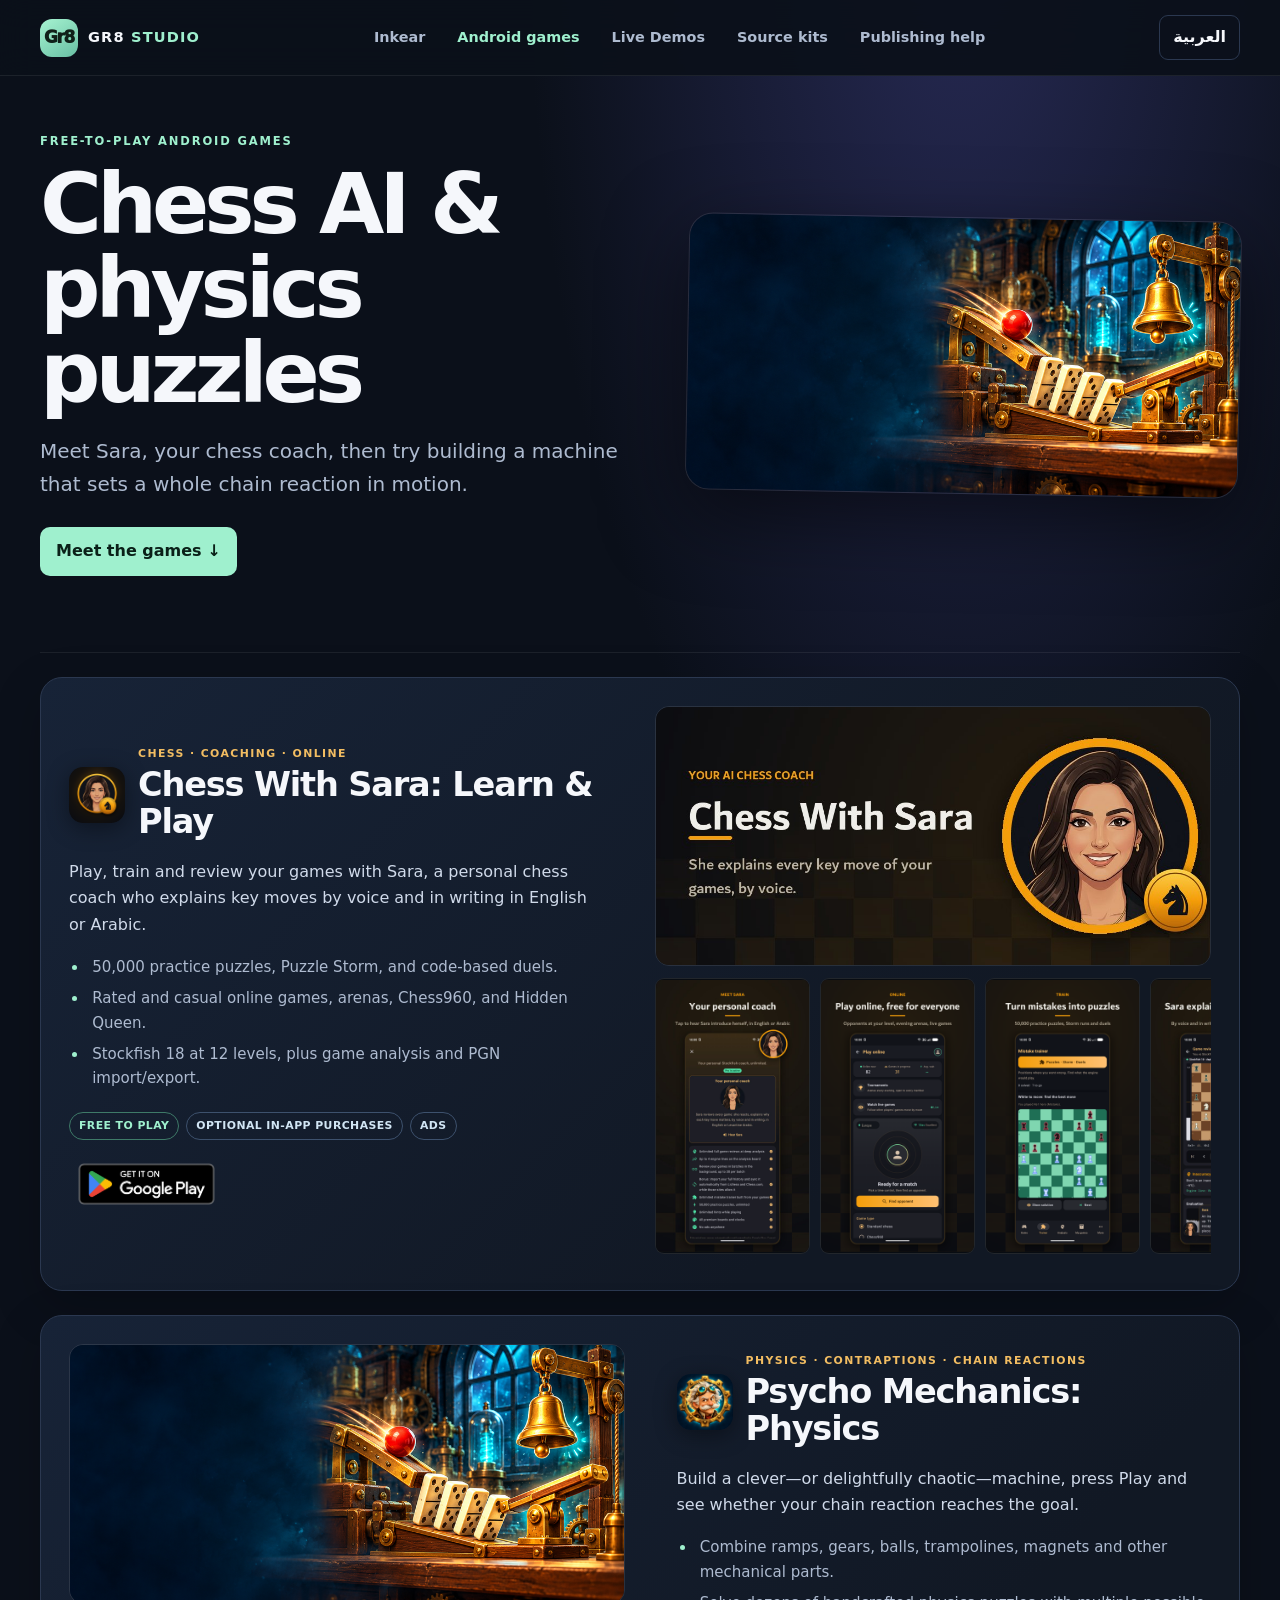
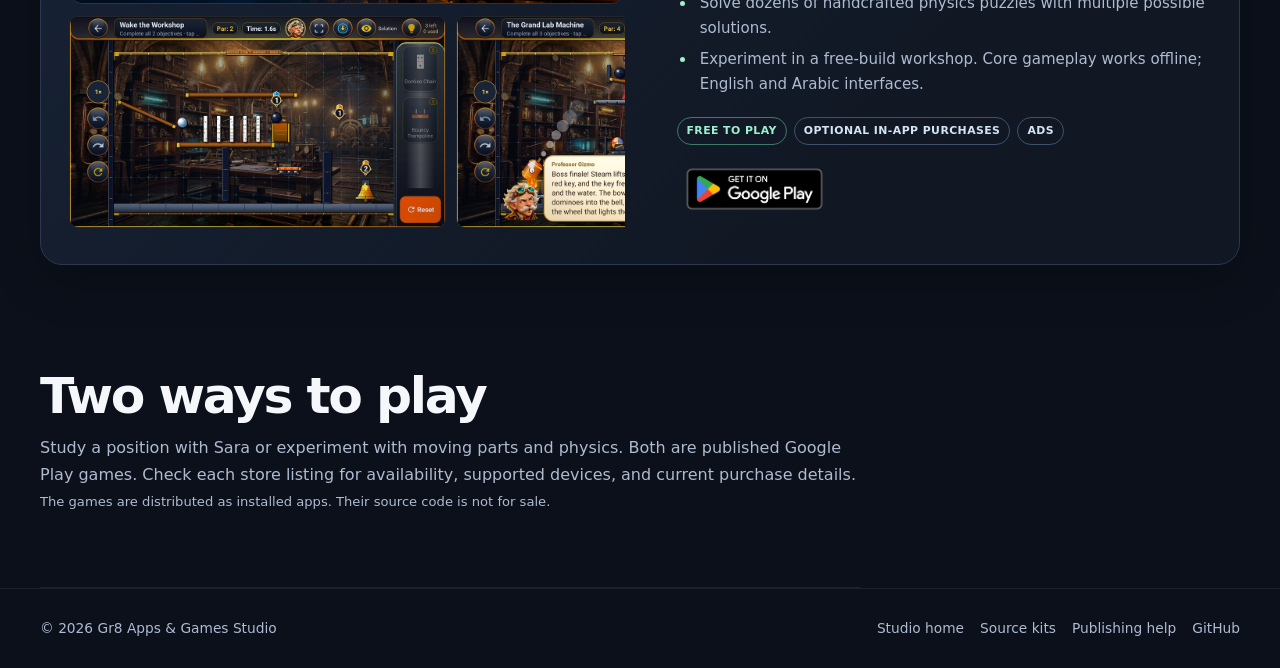
==== commit 26ab3537: "Add interactive browser puzzle demos (/demo/), Play publishing pre-check, JSON-LD, and IndexNow veri" ====
--- a/android-games/index.html
+++ b/android-games/index.html
@@ -25,6 +25,7 @@
   <nav>
     <a href="../#inkear" data-en="Inkear" data-ar="إنكير">Inkear</a>
     <a href="./" aria-current="page" data-en="Android games" data-ar="ألعاب أندرويد">Android games</a>
+    <a href="../demo/" data-en="Live Demos" data-ar="تجارب حية">Live Demos</a>
     <a href="../#catalog" data-en="Source kits" data-ar="حزم المصدر">Source kits</a>
     <a href="../play-publish/" data-en="Publishing help" data-ar="مساعدة النشر">Publishing help</a>
   </nav>
--- a/styles.css
+++ b/styles.css
@@ -440,6 +440,123 @@
 
 .checklist { padding-inline-start: 1.25rem; color: var(--muted); }
 .checklist li { padding: 4px 0; }
+
+.demo-intro { padding: 44px 0 28px; border-bottom: 0; }
+.demo-intro h1 {
+  font-size: clamp(2.1rem, 4.5vw, 3.6rem);
+  line-height: 1.06;
+  letter-spacing: -.04em;
+  margin: 0 0 14px;
+}
+.demo-tabs { display: flex; flex-wrap: wrap; gap: 10px; margin-top: 20px; }
+.demo-stage-wrap {
+  display: grid;
+  grid-template-columns: minmax(0, 1.15fr) minmax(0, .85fr);
+  gap: 28px;
+  align-items: start;
+  padding: 20px 0 60px;
+}
+.demo-board-panel, .demo-cta-panel, .readiness-card {
+  background: var(--panel);
+  border: 1px solid var(--line);
+  border-radius: 18px;
+  padding: 20px;
+}
+.demo-hud {
+  display: flex;
+  justify-content: space-between;
+  align-items: flex-start;
+  gap: 14px;
+  margin-bottom: 14px;
+  flex-wrap: wrap;
+}
+.demo-hud h2 { margin: 0 0 4px; font-size: 1.4rem; }
+.demo-sub { margin: 0; color: var(--muted); font-size: .92rem; }
+.demo-stats { display: flex; gap: 8px; flex-wrap: wrap; }
+.canvas-box {
+  border-radius: 14px;
+  overflow: hidden;
+  border: 1px solid #2b3850;
+  background: #080c16;
+}
+#demo-canvas { display: block; width: 100%; height: auto; cursor: pointer; touch-action: manipulation; }
+.demo-controls { display: flex; flex-wrap: wrap; align-items: center; gap: 8px; margin-top: 14px; }
+.demo-controls button:disabled { opacity: .45; cursor: not-allowed; }
+.demo-win {
+  margin-top: 14px;
+  padding: 12px 16px;
+  border-radius: 12px;
+  background: #112a24;
+  border: 1px solid #3f8a70;
+  display: flex;
+  align-items: center;
+  justify-content: space-between;
+  gap: 12px;
+  flex-wrap: wrap;
+  color: var(--mint);
+  font-weight: 700;
+}
+.hidden { display: none !important; }
+.demo-cta-panel h3 { margin: 6px 0 10px; font-size: 1.45rem; }
+.demo-cta-links { display: flex; flex-wrap: wrap; gap: 8px; margin-top: 12px; }
+
+.oss-grid {
+  display: grid;
+  grid-template-columns: repeat(auto-fit, minmax(min(100%, 290px), 1fr));
+  gap: 15px;
+  margin-bottom: 24px;
+}
+.oss-card {
+  background: linear-gradient(135deg, #132234, #101724 72%);
+  border: 1px solid #34585c;
+  border-radius: 16px;
+  padding: 18px;
+  display: flex;
+  flex-direction: column;
+  gap: 8px;
+}
+.oss-card h3 { margin: 0; font-size: 1.15rem; }
+.oss-card p { margin: 0; color: var(--muted); font-size: .9rem; flex: 1; }
+
+.readiness-grid {
+  display: grid;
+  grid-template-columns: repeat(auto-fit, minmax(min(100%, 240px), 1fr));
+  gap: 12px;
+  margin: 14px 0;
+}
+.readiness-card label { display: block; color: var(--muted); font-size: .88rem; }
+.readiness-card input, .readiness-card select {
+  display: block;
+  width: 100%;
+  margin-top: 6px;
+  padding: 10px;
+  border-radius: 8px;
+  border: 1px solid var(--line);
+  background: #0b111b;
+  color: var(--ink);
+  font: inherit;
+}
+.readiness-check {
+  display: flex !important;
+  align-items: center;
+  gap: 10px;
+  margin: 10px 0;
+  cursor: pointer;
+}
+.readiness-check input { width: auto !important; margin: 0 !important; }
+.readiness-output {
+  margin-top: 12px;
+  padding: 12px 14px;
+  border-radius: 10px;
+  border: 1px solid var(--line);
+  background: #0b111b;
+  color: var(--ink);
+  font-size: .9rem;
+}
+
+@media (max-width: 900px) {
+  .demo-stage-wrap { grid-template-columns: 1fr; }
+}
 
 footer {
   padding: 28px max(20px, calc((100% - 1200px) / 2));
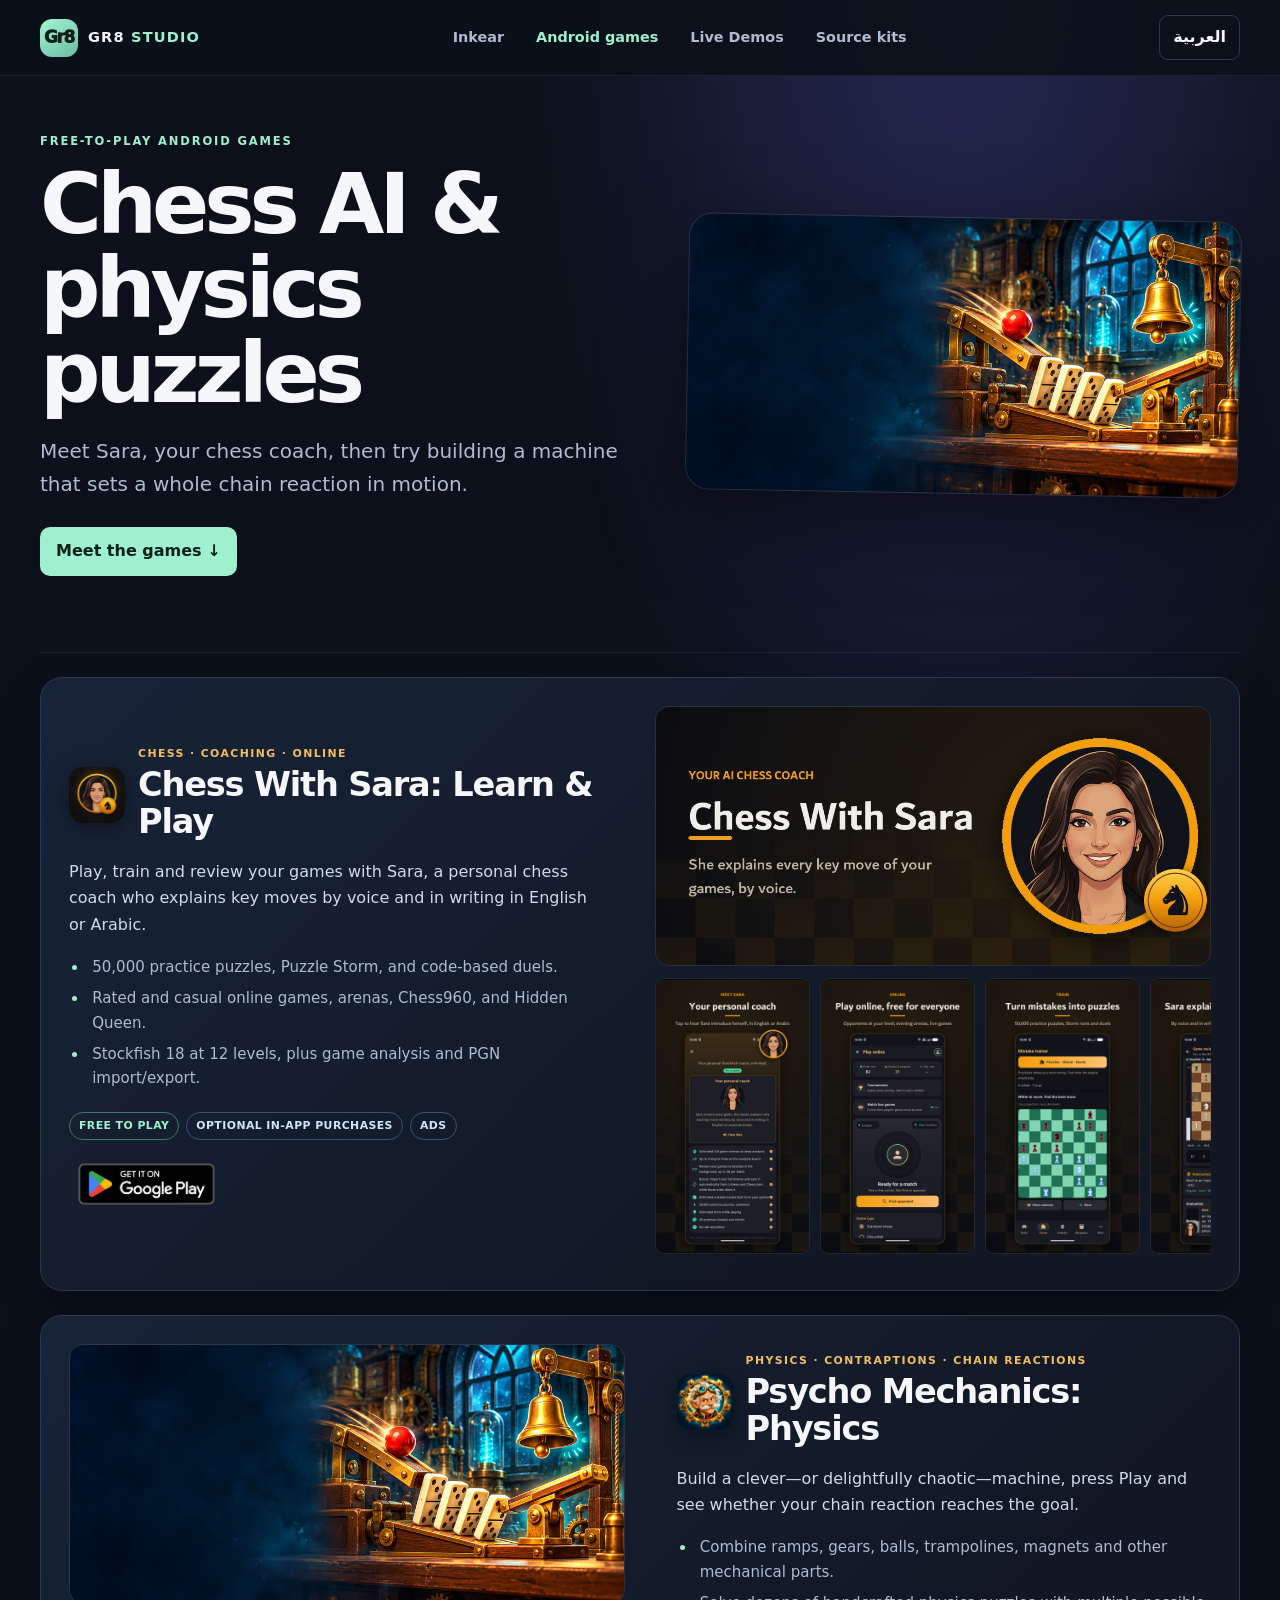
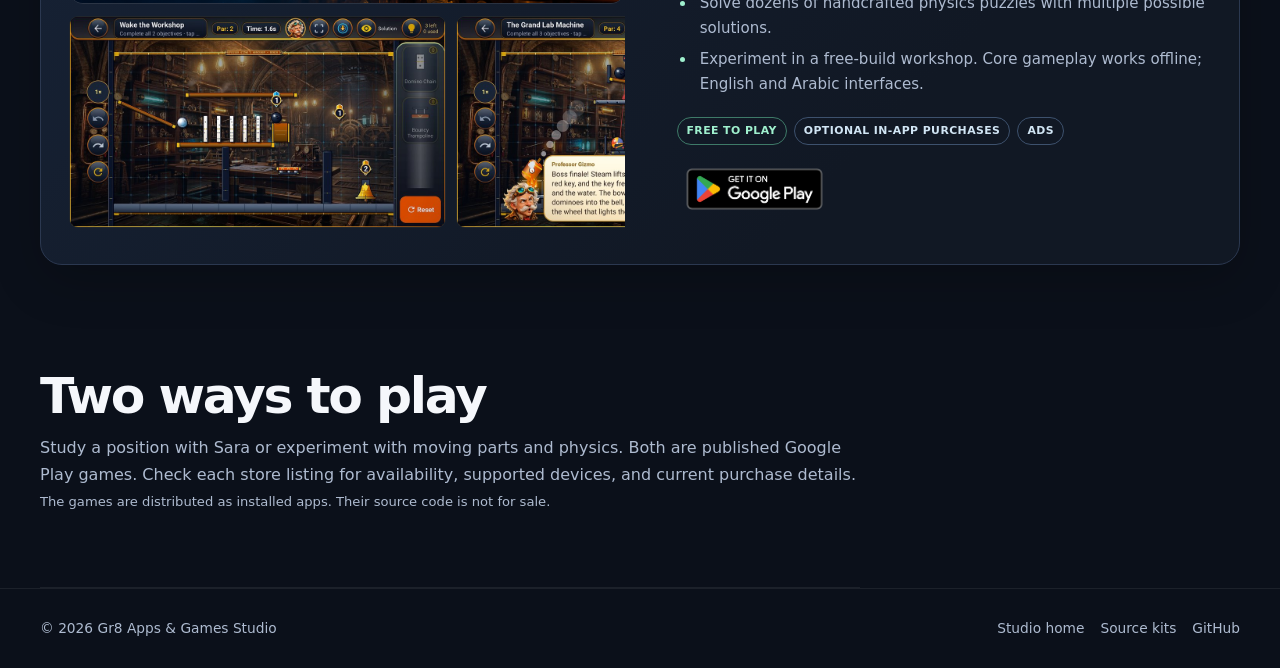
==== commit 56a13121: "Phase 0 (0.1/0.2/0.3): remove Sealvanta and play-publish, switch Payhip fallback to Codester" ====
--- a/android-games/index.html
+++ b/android-games/index.html
@@ -17,6 +17,38 @@
 <meta name="twitter:card" content="summary_large_image">
 <meta name="theme-color" content="#0b101a">
 <link rel="stylesheet" href="../styles.css">
+<script type="application/ld+json">
+[
+  {
+    "@context": "https://schema.org",
+    "@type": "SoftwareApplication",
+    "name": "Chess With Sara: Learn & Play",
+    "operatingSystem": "Android",
+    "applicationCategory": "GameApplication",
+    "image": "https://simple-free-apps.github.io/assets/chess/feature.jpg",
+    "url": "https://play.google.com/store/apps/details?id=com.gr8.games.chess.chesswithai",
+    "offers": {
+      "@type": "Offer",
+      "price": "0.00",
+      "priceCurrency": "USD"
+    }
+  },
+  {
+    "@context": "https://schema.org",
+    "@type": "SoftwareApplication",
+    "name": "Psycho Mechanics: Physics",
+    "operatingSystem": "Android",
+    "applicationCategory": "GameApplication",
+    "image": "https://simple-free-apps.github.io/assets/psycho/feature.png",
+    "url": "https://play.google.com/store/apps/details?id=com.gr8.games.crazymachines",
+    "offers": {
+      "@type": "Offer",
+      "price": "0.00",
+      "priceCurrency": "USD"
+    }
+  }
+]
+</script>
 <script src="../app.js" defer></script>
 </head>
 <body>
@@ -27,7 +59,6 @@
     <a href="./" aria-current="page" data-en="Android games" data-ar="ألعاب أندرويد">Android games</a>
     <a href="../demo/" data-en="Live Demos" data-ar="تجارب حية">Live Demos</a>
     <a href="../#catalog" data-en="Source kits" data-ar="حزم المصدر">Source kits</a>
-    <a href="../play-publish/" data-en="Publishing help" data-ar="مساعدة النشر">Publishing help</a>
   </nav>
   <button id="language" class="lang" aria-label="Switch language">العربية</button>
 </header>
@@ -122,7 +153,6 @@
   <div class="footer-links">
     <a href="../" data-en="Studio home" data-ar="الرئيسية">Studio home</a>
     <a href="../#catalog" data-en="Source kits" data-ar="حزم المصدر">Source kits</a>
-    <a href="../play-publish/" data-en="Publishing help" data-ar="مساعدة النشر">Publishing help</a>
     <a href="https://github.com/simple-free-apps">GitHub</a>
   </div>
 </footer>
--- a/styles.css
+++ b/styles.css
@@ -131,6 +131,158 @@
   transform: rotate(1deg);
 }
 .hero-art img { display: block; width: 100%; height: auto; }
+.hero-art-visual {
+  padding: 22px;
+  background:
+    radial-gradient(circle at 88% 12%, rgba(159, 240, 206, .16), transparent 46%),
+    radial-gradient(circle at 14% 92%, rgba(242, 189, 98, .12), transparent 48%),
+    linear-gradient(148deg, #172338 0%, #101724 58%, #0e2022 100%);
+  border: 1px solid #35506d;
+}
+.publish-visual {
+  display: flex;
+  flex-direction: column;
+  gap: 14px;
+}
+.pv-header {
+  display: flex;
+  align-items: center;
+  justify-content: space-between;
+  gap: 12px;
+  flex-wrap: wrap;
+}
+.pv-brand {
+  display: flex;
+  align-items: center;
+  gap: 12px;
+  min-width: 0;
+}
+.pv-emblem {
+  width: 48px;
+  height: 48px;
+  flex: 0 0 48px;
+  display: grid;
+  place-items: center;
+  border-radius: 14px;
+  background: linear-gradient(145deg, #1b2d46, #111c2c);
+  border: 1px solid #416283;
+  box-shadow: inset 0 1px 0 #ffffff1a;
+}
+.pv-kicker {
+  display: block;
+  font-size: .66rem;
+  font-weight: 850;
+  letter-spacing: .12em;
+  color: var(--mint);
+}
+.pv-title {
+  display: block;
+  font-size: 1.06rem;
+  line-height: 1.25;
+  color: var(--ink);
+}
+.pv-price-badge {
+  display: flex;
+  flex-direction: column;
+  align-items: flex-end;
+  gap: 2px;
+}
+body[dir=rtl] .pv-price-badge { align-items: flex-start; }
+.pv-price {
+  display: inline-flex;
+  align-items: center;
+  justify-content: center;
+  padding: 5px 12px;
+  border-radius: 999px;
+  background: var(--mint);
+  color: #0a2018;
+  font-size: .92rem;
+  font-weight: 900;
+  letter-spacing: -.01em;
+}
+.pv-price-sub {
+  font-size: .68rem;
+  color: var(--muted);
+  font-weight: 600;
+}
+.pv-steps {
+  display: flex;
+  flex-direction: column;
+  gap: 9px;
+}
+.pv-step {
+  display: grid;
+  grid-template-columns: 36px 1fr auto;
+  align-items: center;
+  gap: 11px;
+  padding: 11px 12px;
+  border-radius: 13px;
+  background: rgba(11, 16, 26, .66);
+  border: 1px solid #2b3c54;
+}
+.pv-step-icon {
+  width: 36px;
+  height: 36px;
+  border-radius: 10px;
+  display: grid;
+  place-items: center;
+  background: #172438;
+  border: 1px solid #354c68;
+}
+.pv-step-body { min-width: 0; }
+.pv-step-title {
+  display: block;
+  font-size: .88rem;
+  font-weight: 800;
+  color: var(--ink);
+  line-height: 1.3;
+}
+.pv-step-desc {
+  display: block;
+  font-size: .78rem;
+  color: var(--muted);
+  line-height: 1.4;
+}
+.pv-pill {
+  padding: 3px 8px;
+  border-radius: 999px;
+  border: 1px solid #376d5f;
+  background: rgba(159, 240, 206, .08);
+  color: var(--mint);
+  font-size: .67rem;
+  font-weight: 800;
+  white-space: nowrap;
+}
+.pv-pill-gold {
+  border-color: #6b5632;
+  background: rgba(242, 189, 98, .10);
+  color: var(--gold);
+}
+.pv-safeguards {
+  display: flex;
+  flex-wrap: wrap;
+  gap: 7px;
+  padding-top: 2px;
+}
+.pv-safe-chip {
+  display: inline-flex;
+  align-items: center;
+  gap: 6px;
+  padding: 5px 10px;
+  border-radius: 999px;
+  background: #0d1522;
+  border: 1px solid #2a3a52;
+  color: #d6e2f1;
+  font-size: .72rem;
+  font-weight: 700;
+}
+.pv-safe-dot {
+  width: 7px;
+  height: 7px;
+  border-radius: 999px;
+  background: var(--mint);
+  flex: 0 0 7px;
+}
 
 .hero-actions { display: flex; flex-wrap: wrap; align-items: center; gap: 10px; }
 .button {
@@ -630,8 +782,13 @@
   .top { position: static; flex-wrap: wrap; }
   .top nav { order: 3; width: 100%; gap: 12px; }
   .hero { grid-template-columns: 1fr; min-height: 0; padding-top: 40px; }
-  .hero-art { transform: none; order: -1; }
+  .hero-art, body[dir=rtl] .hero-art { transform: none; order: -1; }
   .hero-art img { max-height: 230px; object-fit: cover; }
+  .hero-art-visual { padding: 15px; border-radius: 18px; }
+  .pv-price-badge, body[dir=rtl] .pv-price-badge { flex-direction: row; align-items: center; gap: 8px; }
+  .pv-step { grid-template-columns: 32px 1fr; gap: 9px; padding: 10px; }
+  .pv-step-icon { width: 32px; height: 32px; }
+  .pv-pill { grid-column: 2; justify-self: start; }
   .hero h1 { font-size: clamp(2.9rem, 14vw, 4.5rem); }
   section { padding: 54px 0; }
   .showcase { padding: 16px; margin: 18px 0; gap: 20px; }
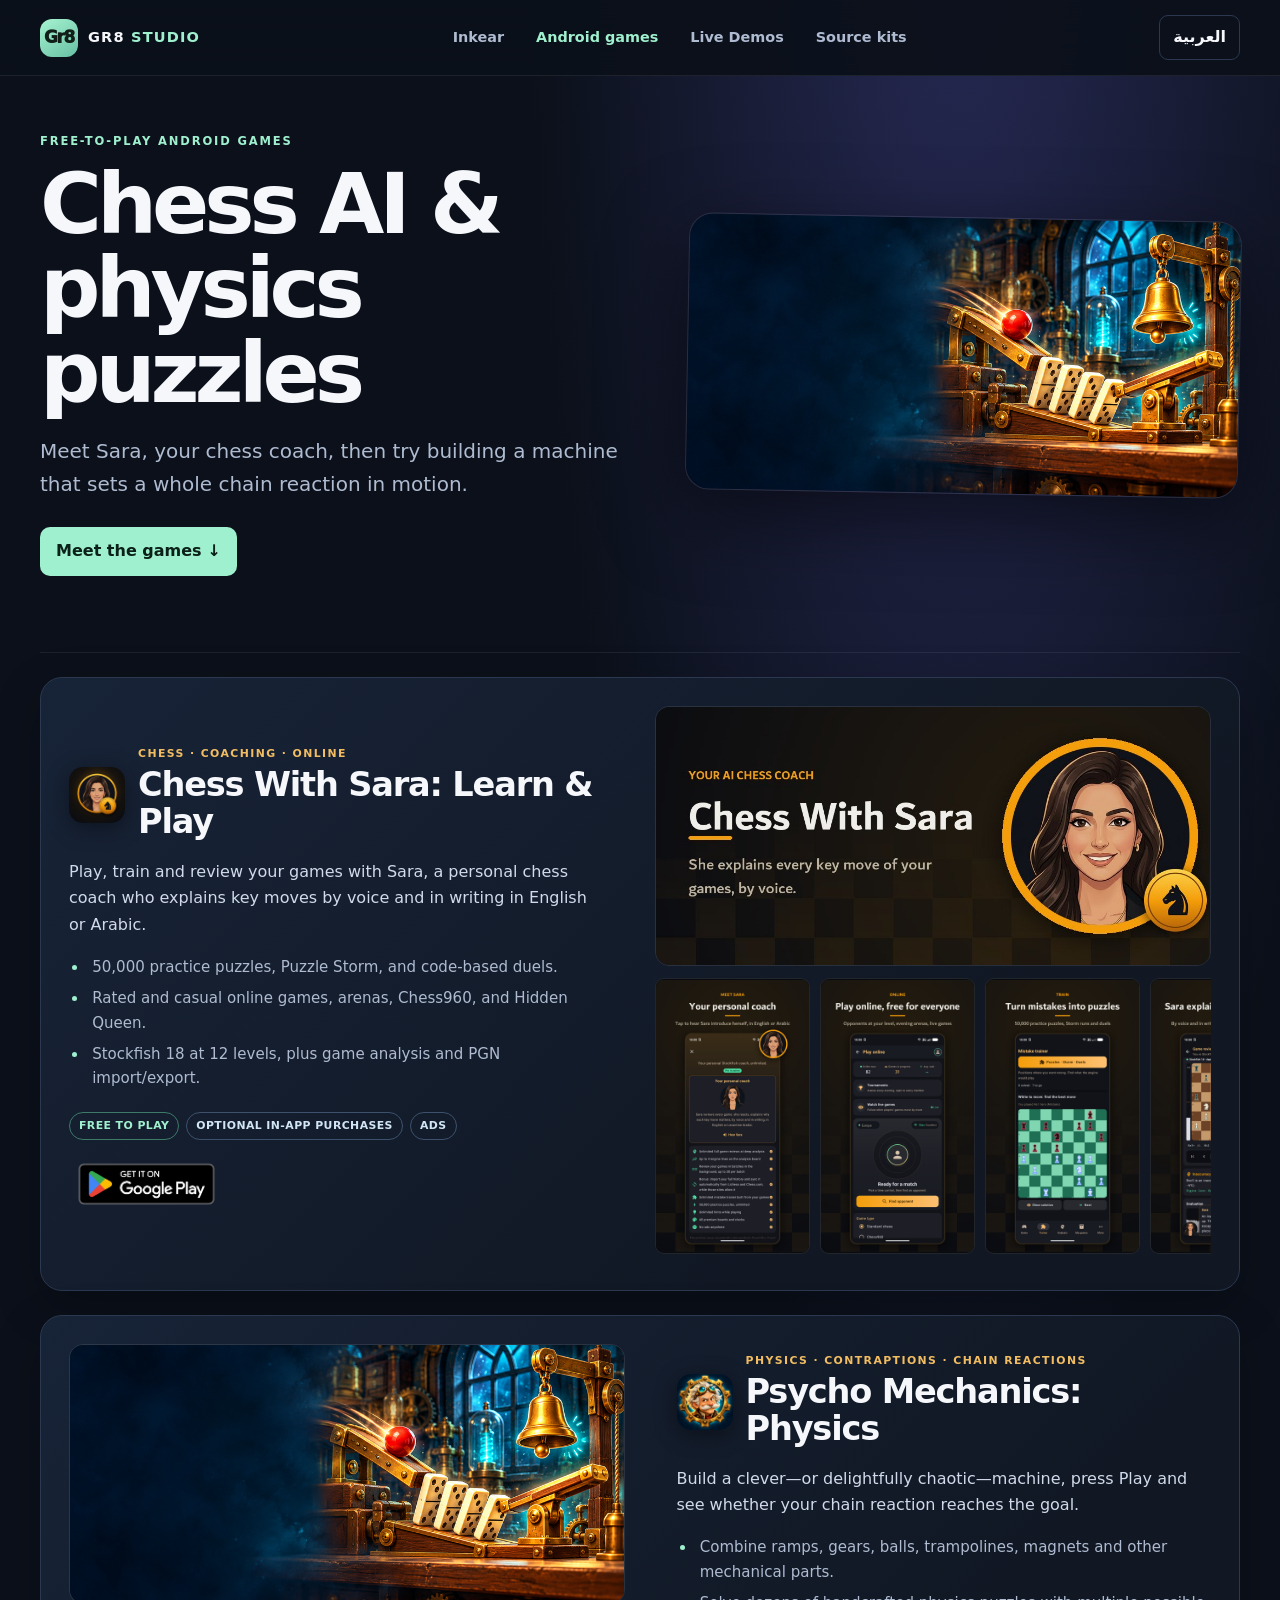
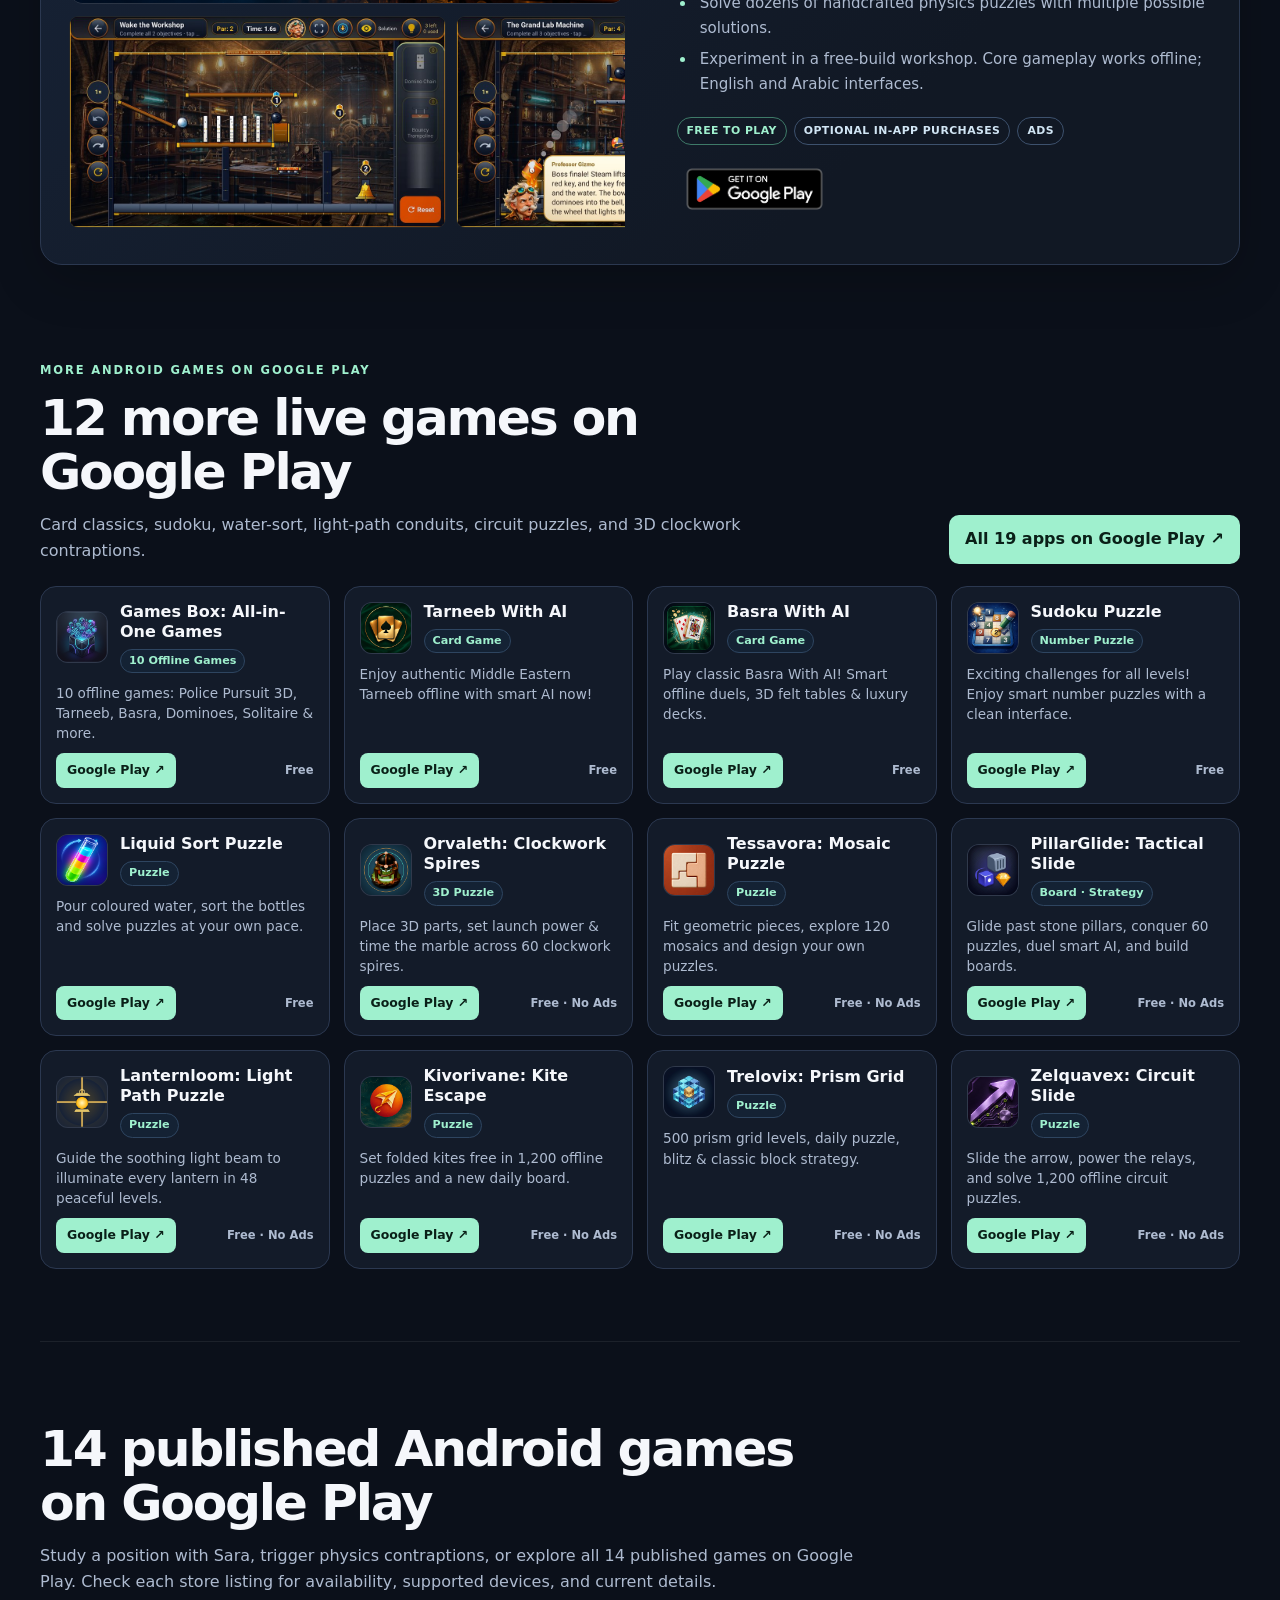
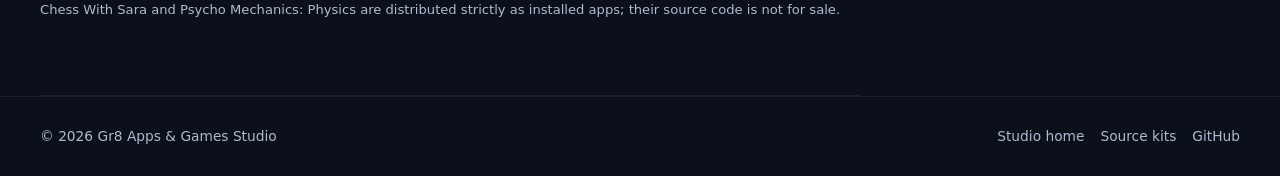
==== commit c38297c9: "List all 19 live Google Play apps & games across portal and android-games" ====
--- a/android-games/index.html
+++ b/android-games/index.html
@@ -141,10 +141,22 @@
     </div>
   </section>
 
+  <section id="more-games" class="play-section">
+    <div class="play-header-row">
+      <div class="section-heading" style="margin-bottom:0">
+        <p class="kicker" data-en="MORE ANDROID GAMES ON GOOGLE PLAY" data-ar="المزيد من ألعابنا على GOOGLE PLAY">MORE ANDROID GAMES ON GOOGLE PLAY</p>
+        <h2 data-en="12 more live games on Google Play" data-ar="12 لعبة أخرى متاحة الآن على Google Play">12 more live games on Google Play</h2>
+        <p data-en="Card classics, sudoku, water-sort, light-path conduits, circuit puzzles, and 3D clockwork contraptions." data-ar="ألعاب ورق كلاسيكية، سودوكو، فرز السوائل، مسارات الضوء، ألغاز الدوائر، وأبراج ثلاثية الأبعاد.">Card classics, sudoku, water-sort, light-path conduits, circuit puzzles, and 3D clockwork contraptions.</p>
+      </div>
+      <a class="button" href="https://play.google.com/store/apps/dev?id=7078150569870376778" target="_blank" rel="noopener" data-en="All 19 apps on Google Play ↗" data-ar="جميع الـ 19 تطبيقاً على Google Play ↗">All 19 apps on Google Play ↗</a>
+    </div>
+    <div id="more-games-grid" class="play-grid" data-asset-prefix="../"></div>
+  </section>
+
   <section class="about">
-    <h2 data-en="Two ways to play" data-ar="طريقتان للعب">Two ways to play</h2>
-    <p data-en="Study a position with Sara or experiment with moving parts and physics. Both are published Google Play games. Check each store listing for availability, supported devices, and current purchase details." data-ar="حلّل وضعية شطرنج مع سارة أو جرّب القطع المتحركة والفيزياء. اللعبتان منشورتان على Google Play. راجع صفحة كل لعبة للتوفر والأجهزة المدعومة وتفاصيل الشراء الحالية.">Study a position with Sara or experiment with moving parts and physics. Both are published Google Play games. Check each store listing for availability, supported devices, and current purchase details.</p>
-    <p class="note" data-en="The games are distributed as installed apps. Their source code is not for sale." data-ar="تُوزّع اللعبتان كتطبيقين مثبتين. شيفرتهما المصدرية غير معروضة للبيع.">The games are distributed as installed apps. Their source code is not for sale.</p>
+    <h2 data-en="14 published Android games on Google Play" data-ar="14 لعبة أندرويد منشورة على Google Play">14 published Android games on Google Play</h2>
+    <p data-en="Study a position with Sara, trigger physics contraptions, or explore all 14 published games on Google Play. Check each store listing for availability, supported devices, and current details." data-ar="حلّل وضعية شطرنج مع سارة، أو أطلق آلات الفيزياء، أو استكشف جميع ألعابنا الـ 14 المنشورة على Google Play. راجع صفحة كل لعبة للتوفر والأجهزة المدعومة.">Study a position with Sara, trigger physics contraptions, or explore all 14 published games on Google Play. Check each store listing for availability, supported devices, and current details.</p>
+    <p class="note" data-en="Chess With Sara and Psycho Mechanics: Physics are distributed strictly as installed apps; their source code is not for sale." data-ar="تُوزّع شطرنج مع سارة وPsycho Mechanics: Physics كتطبيقين مثبتين فقط؛ شيفرتهما المصدرية غير معروضة للبيع.">Chess With Sara and Psycho Mechanics: Physics are distributed strictly as installed apps; their source code is not for sale.</p>
   </section>
 </main>
 
--- a/styles.css
+++ b/styles.css
@@ -801,3 +801,87 @@
   .service .button { white-space: normal; }
   .product-image { height: 175px; }
 }
+
+.play-section { scroll-margin-top: 85px; }
+.play-header-row {
+  display: flex;
+  flex-wrap: wrap;
+  align-items: flex-end;
+  justify-content: space-between;
+  gap: 16px;
+  margin-bottom: 18px;
+}
+.play-grid {
+  display: grid;
+  grid-template-columns: repeat(auto-fit, minmax(min(100%, 265px), 1fr));
+  gap: 14px;
+}
+.play-card {
+  background: var(--panel);
+  border: 1px solid var(--line);
+  border-radius: 16px;
+  padding: 15px;
+  display: flex;
+  flex-direction: column;
+  gap: 10px;
+  transition: transform .16s, border-color .16s;
+}
+.play-card:hover { transform: translateY(-2px); border-color: #6684a8; }
+.play-card-head {
+  display: flex;
+  align-items: center;
+  gap: 12px;
+}
+.play-icon {
+  width: 52px;
+  height: 52px;
+  border-radius: 12px;
+  object-fit: cover;
+  flex: 0 0 52px;
+  border: 1px solid #ffffff1a;
+  background: var(--panel2);
+}
+.play-card-head h3 { margin: 0 0 4px; font-size: 1rem; line-height: 1.25; }
+.play-cat {
+  display: inline-block;
+  font-size: .7rem;
+  font-weight: 800;
+  padding: 2px 8px;
+  border-radius: 999px;
+  background: #142234;
+  border: 1px solid #2e4560;
+  color: var(--mint);
+}
+.play-card p {
+  margin: 0;
+  font-size: .85rem;
+  line-height: 1.48;
+  color: var(--muted);
+  flex: 1;
+}
+.play-card-foot {
+  display: flex;
+  align-items: center;
+  justify-content: space-between;
+  gap: 8px;
+  flex-wrap: wrap;
+  margin-top: auto;
+}
+.play-open-btn {
+  display: inline-flex;
+  align-items: center;
+  gap: 5px;
+  font-size: .78rem;
+  font-weight: 800;
+  padding: 7px 11px;
+  border-radius: 8px;
+  background: var(--mint);
+  color: #0a2018;
+  text-decoration: none;
+}
+.play-open-btn:hover { background: #c5ffe7; color: #0a2018; }
+.play-price-tag {
+  font-size: .72rem;
+  font-weight: 700;
+  color: var(--muted);
+}
